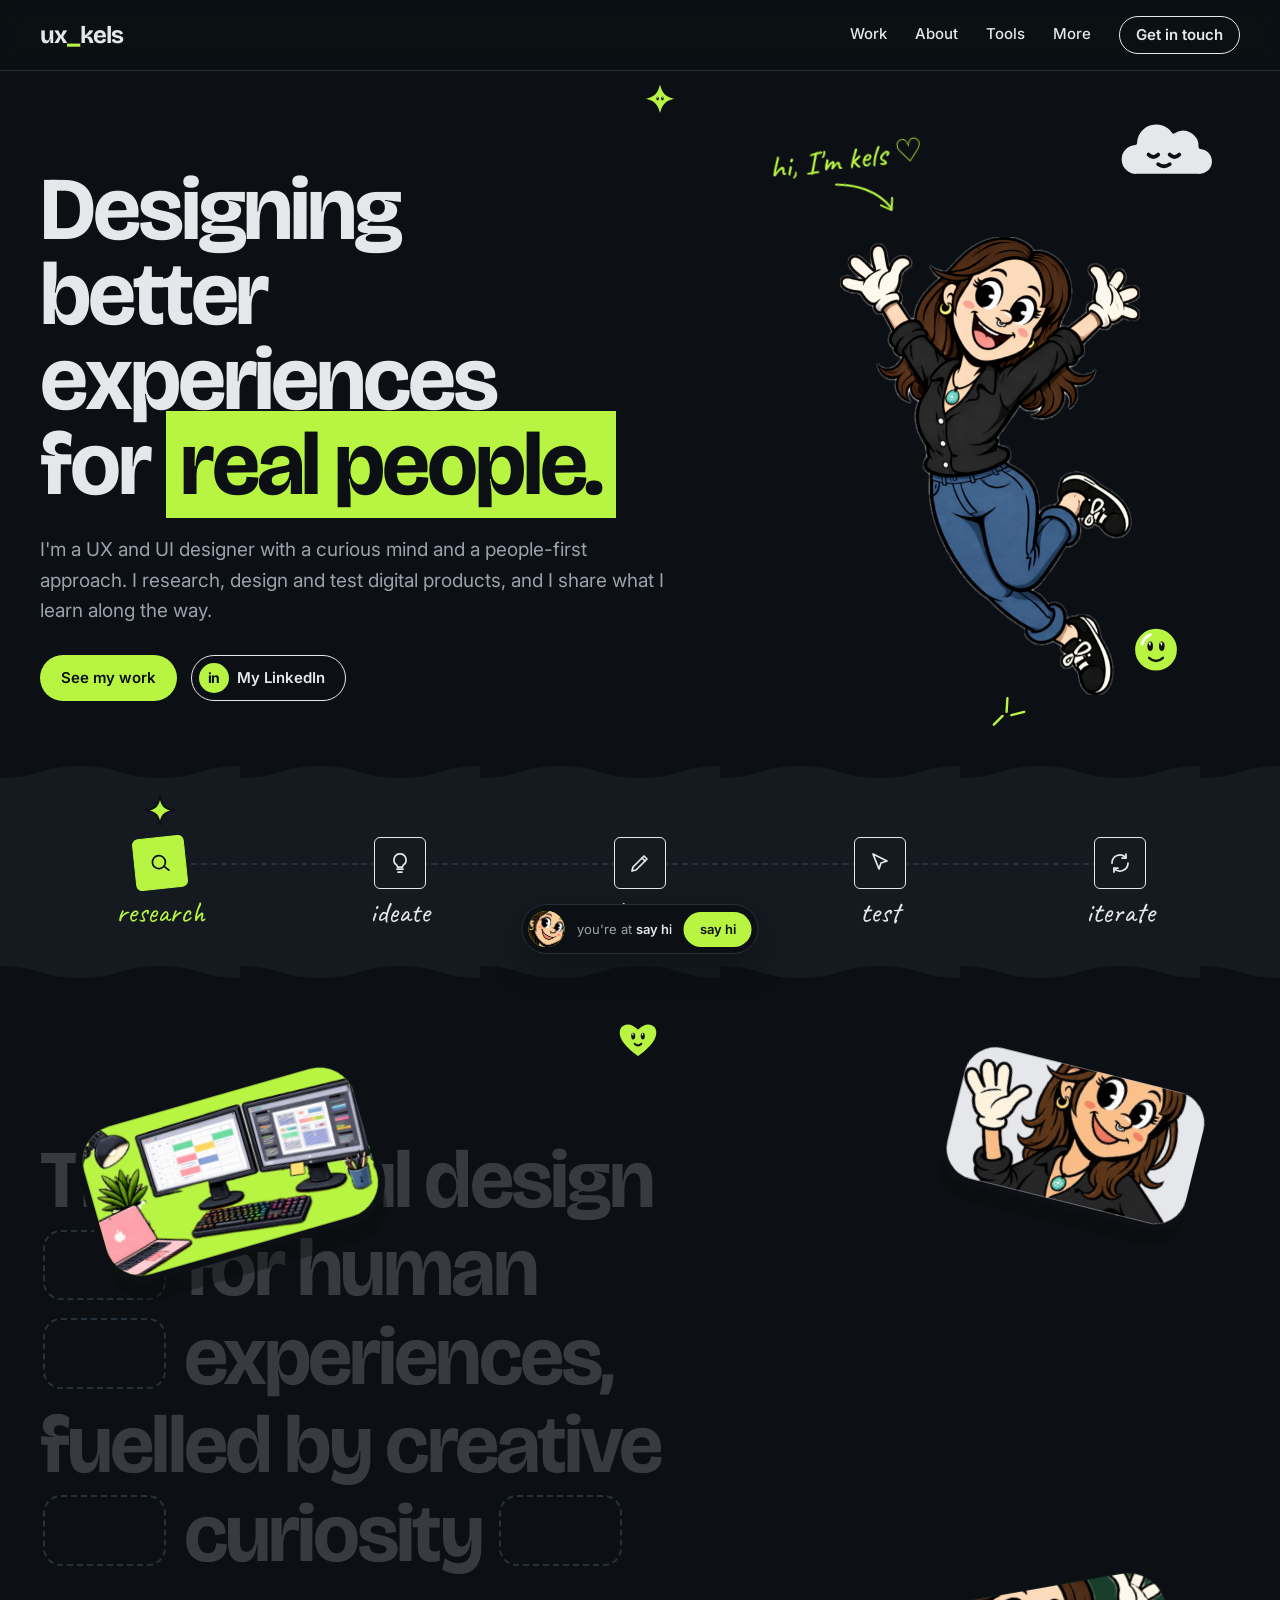
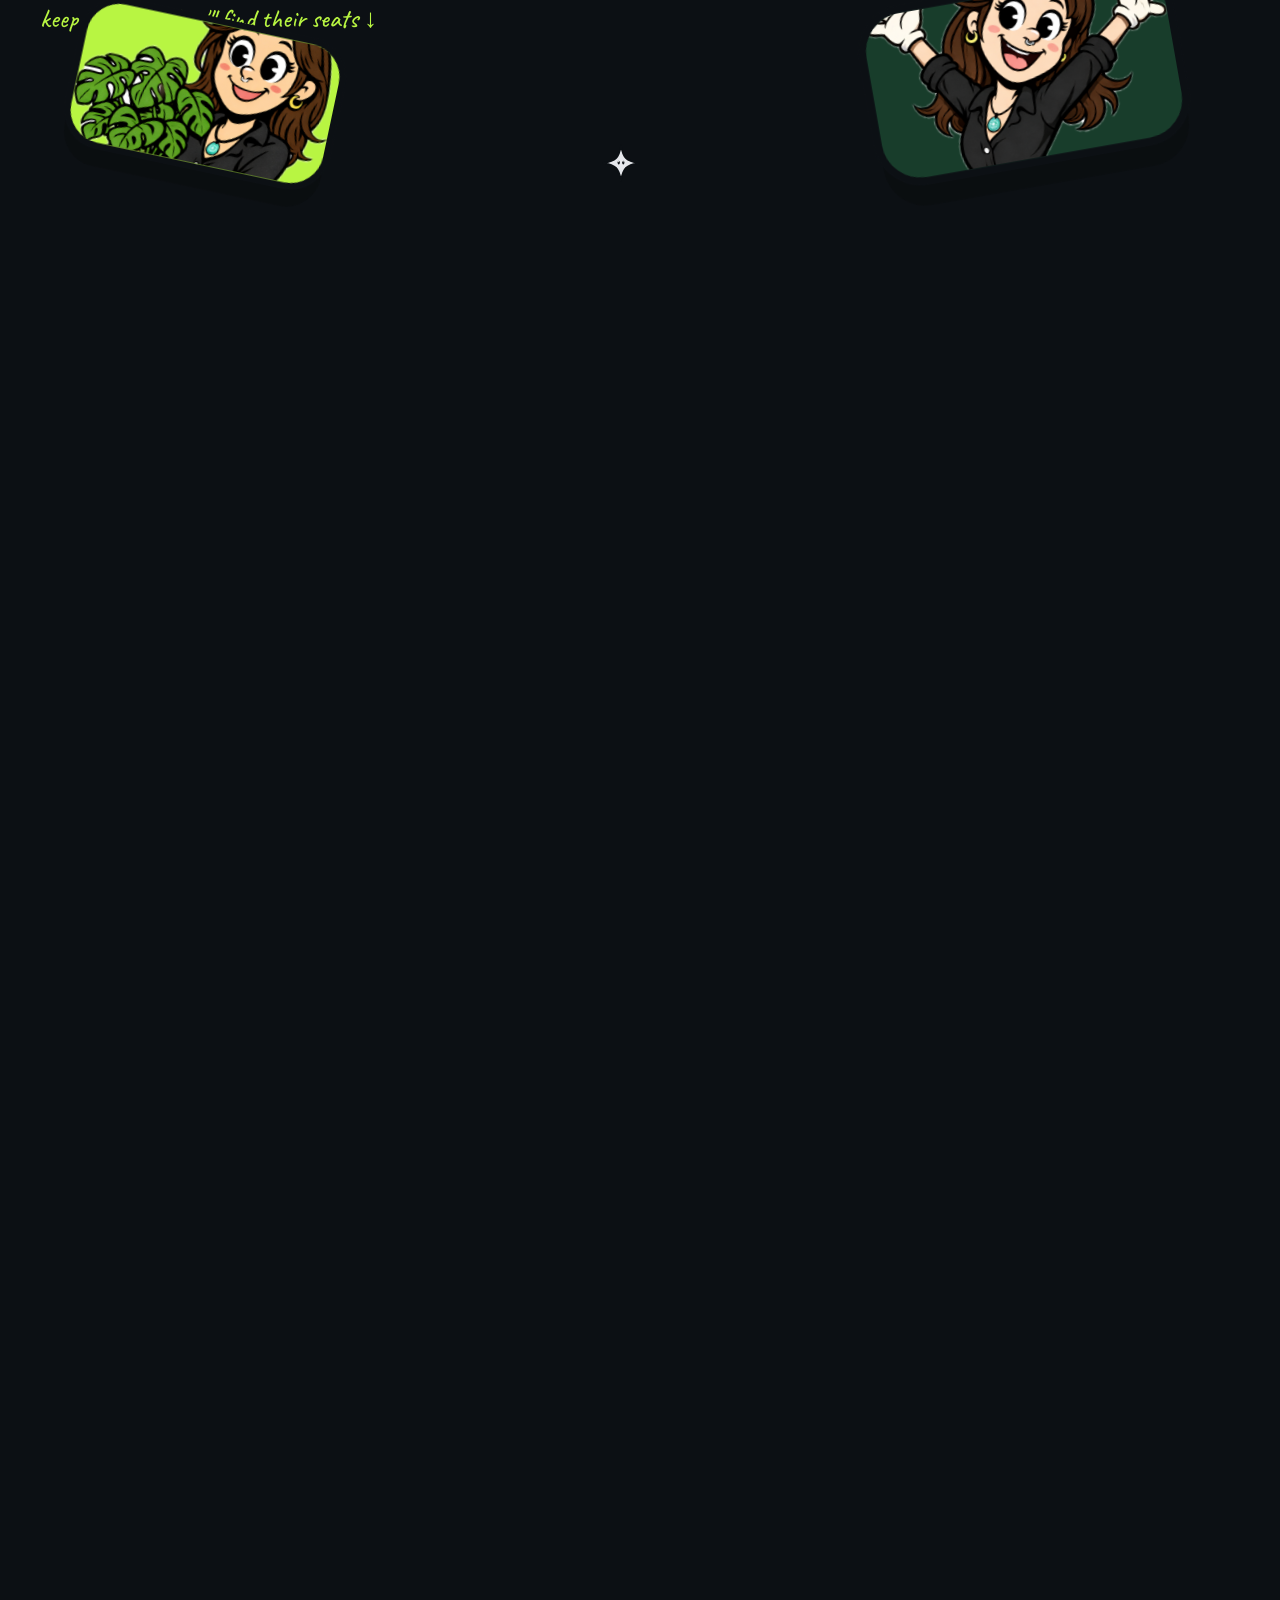
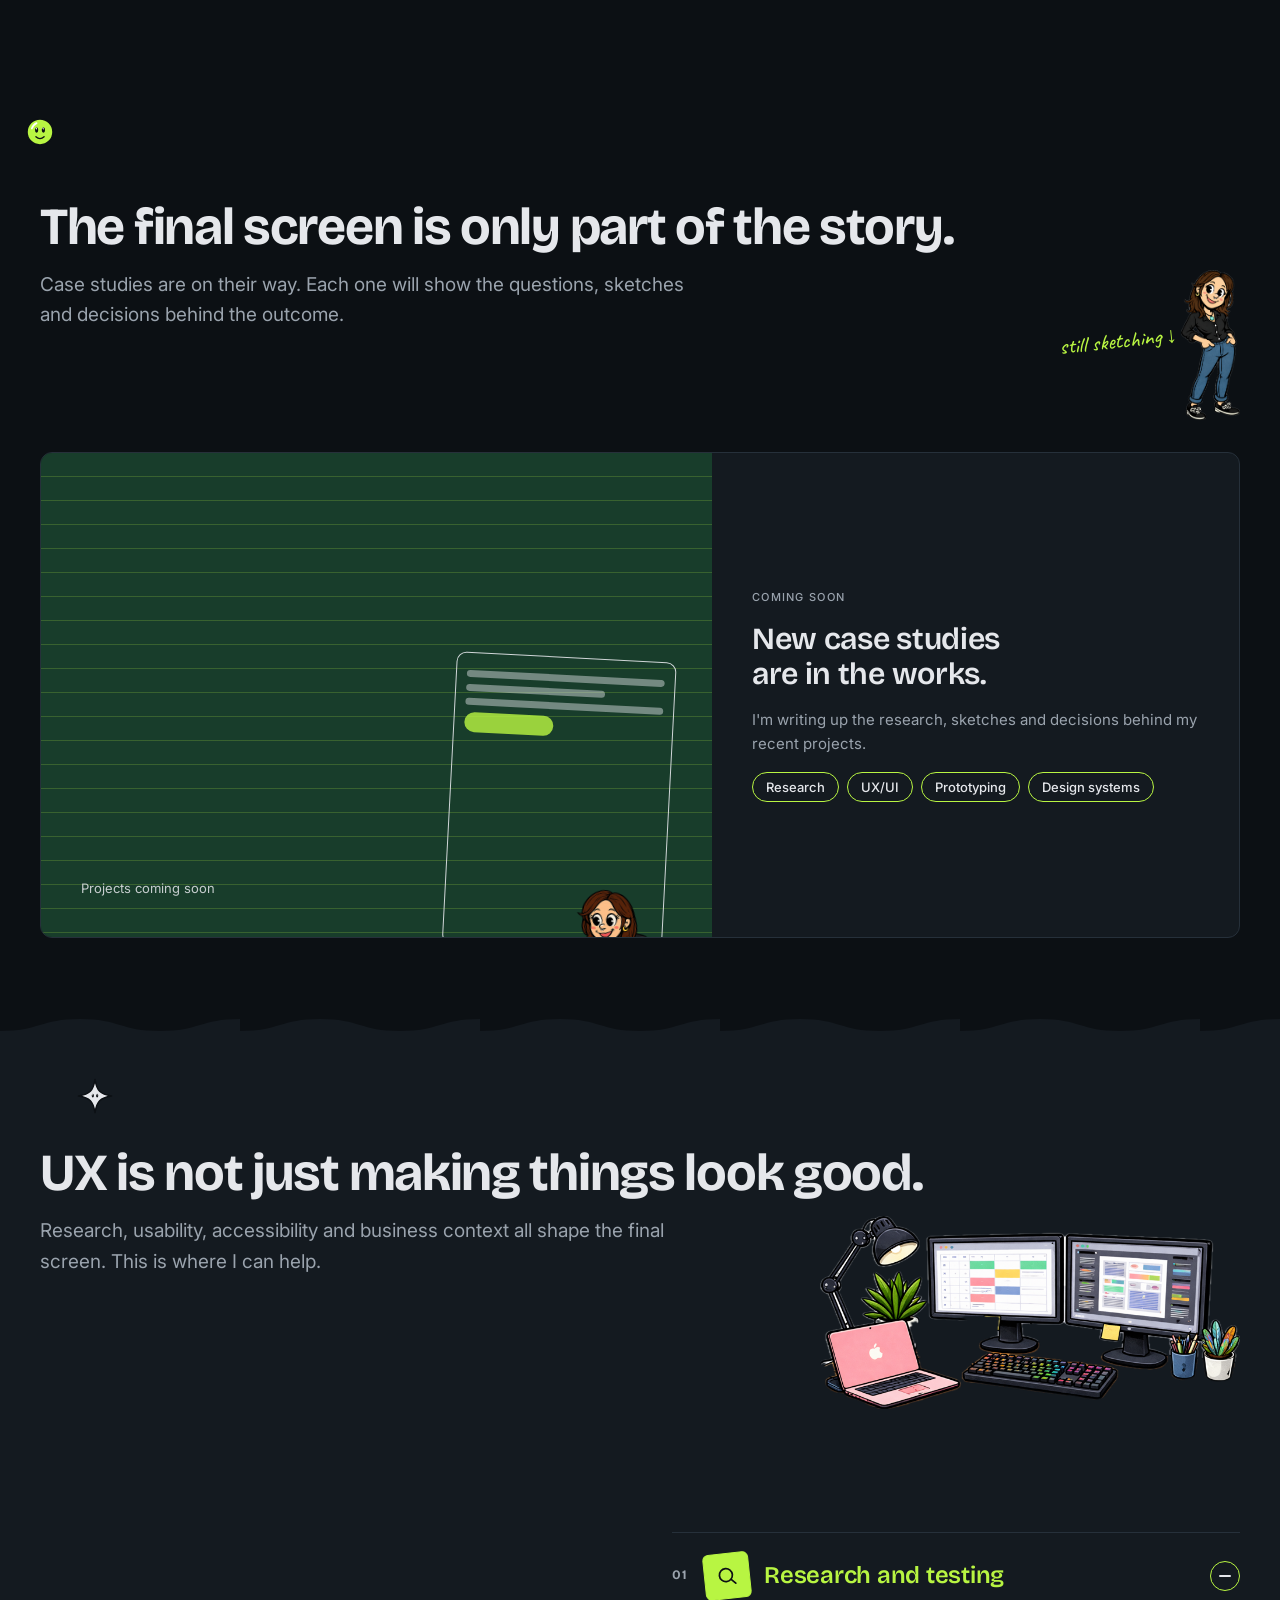
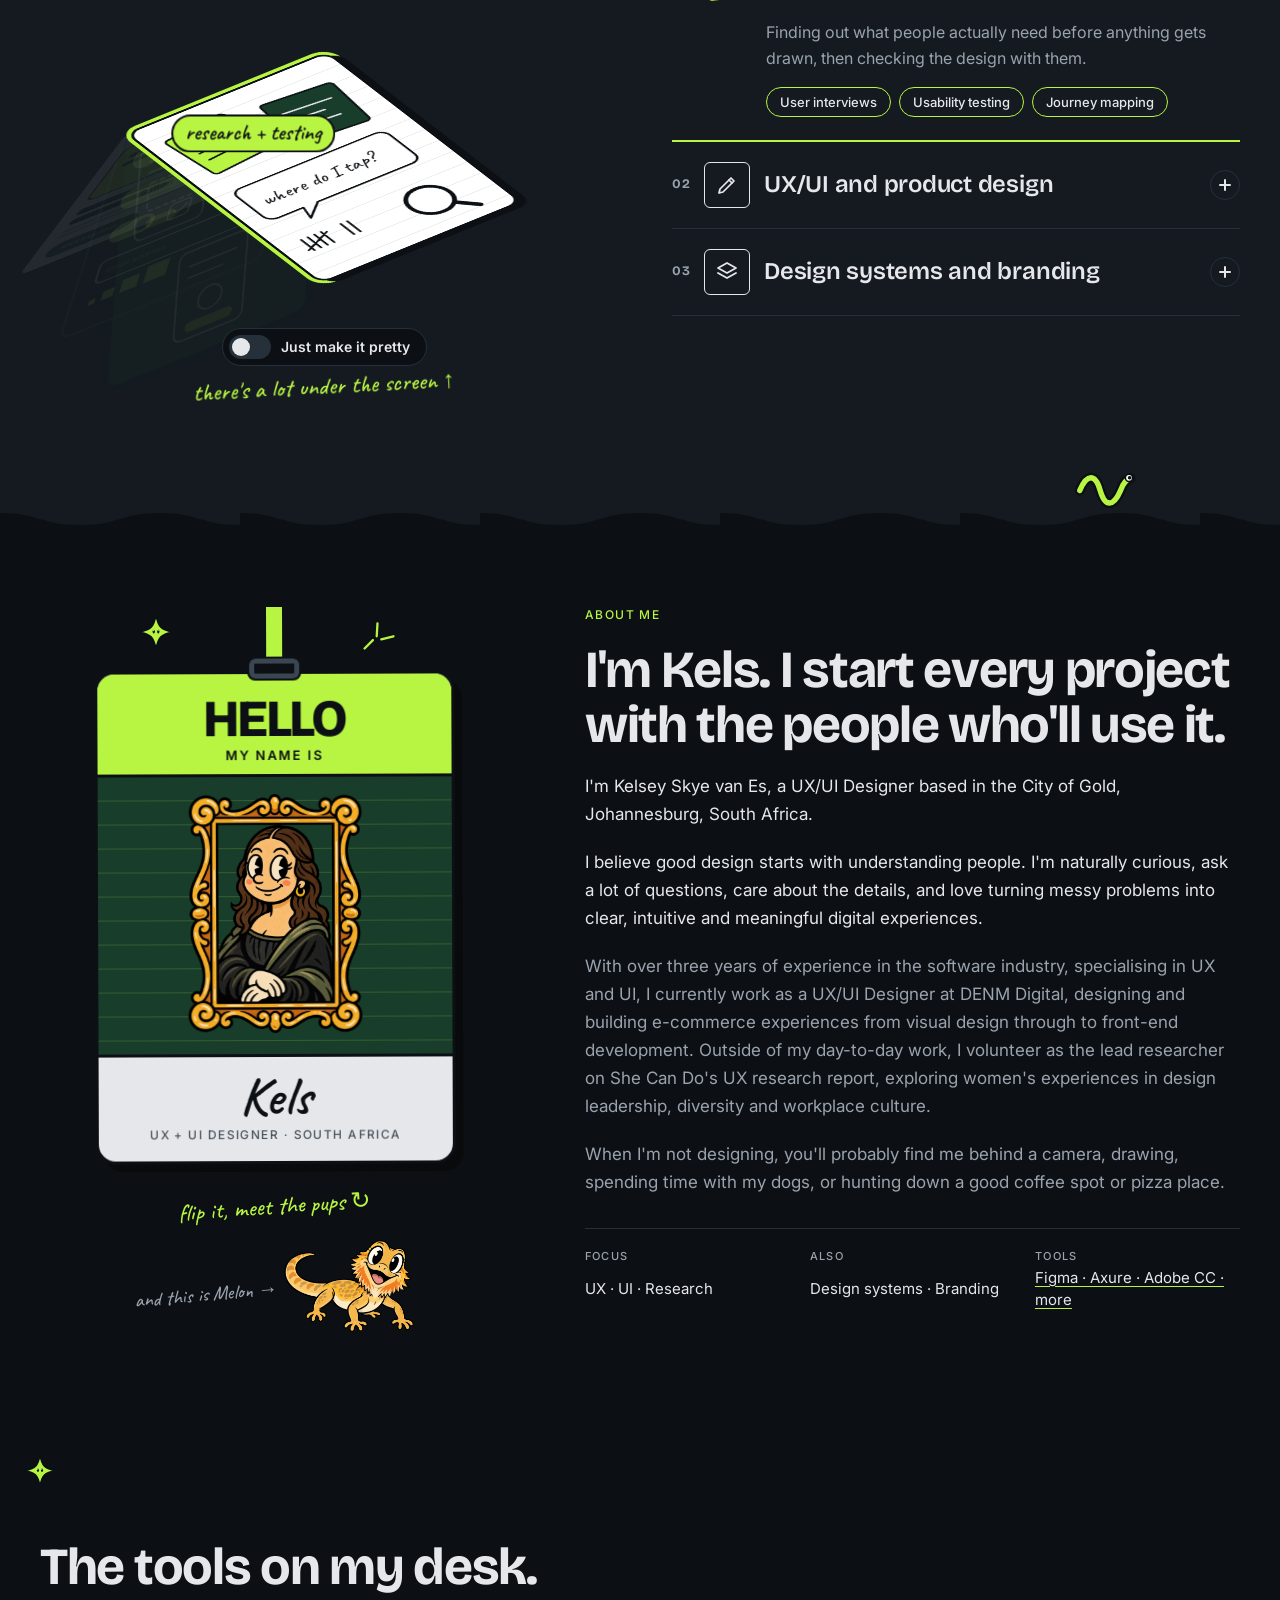
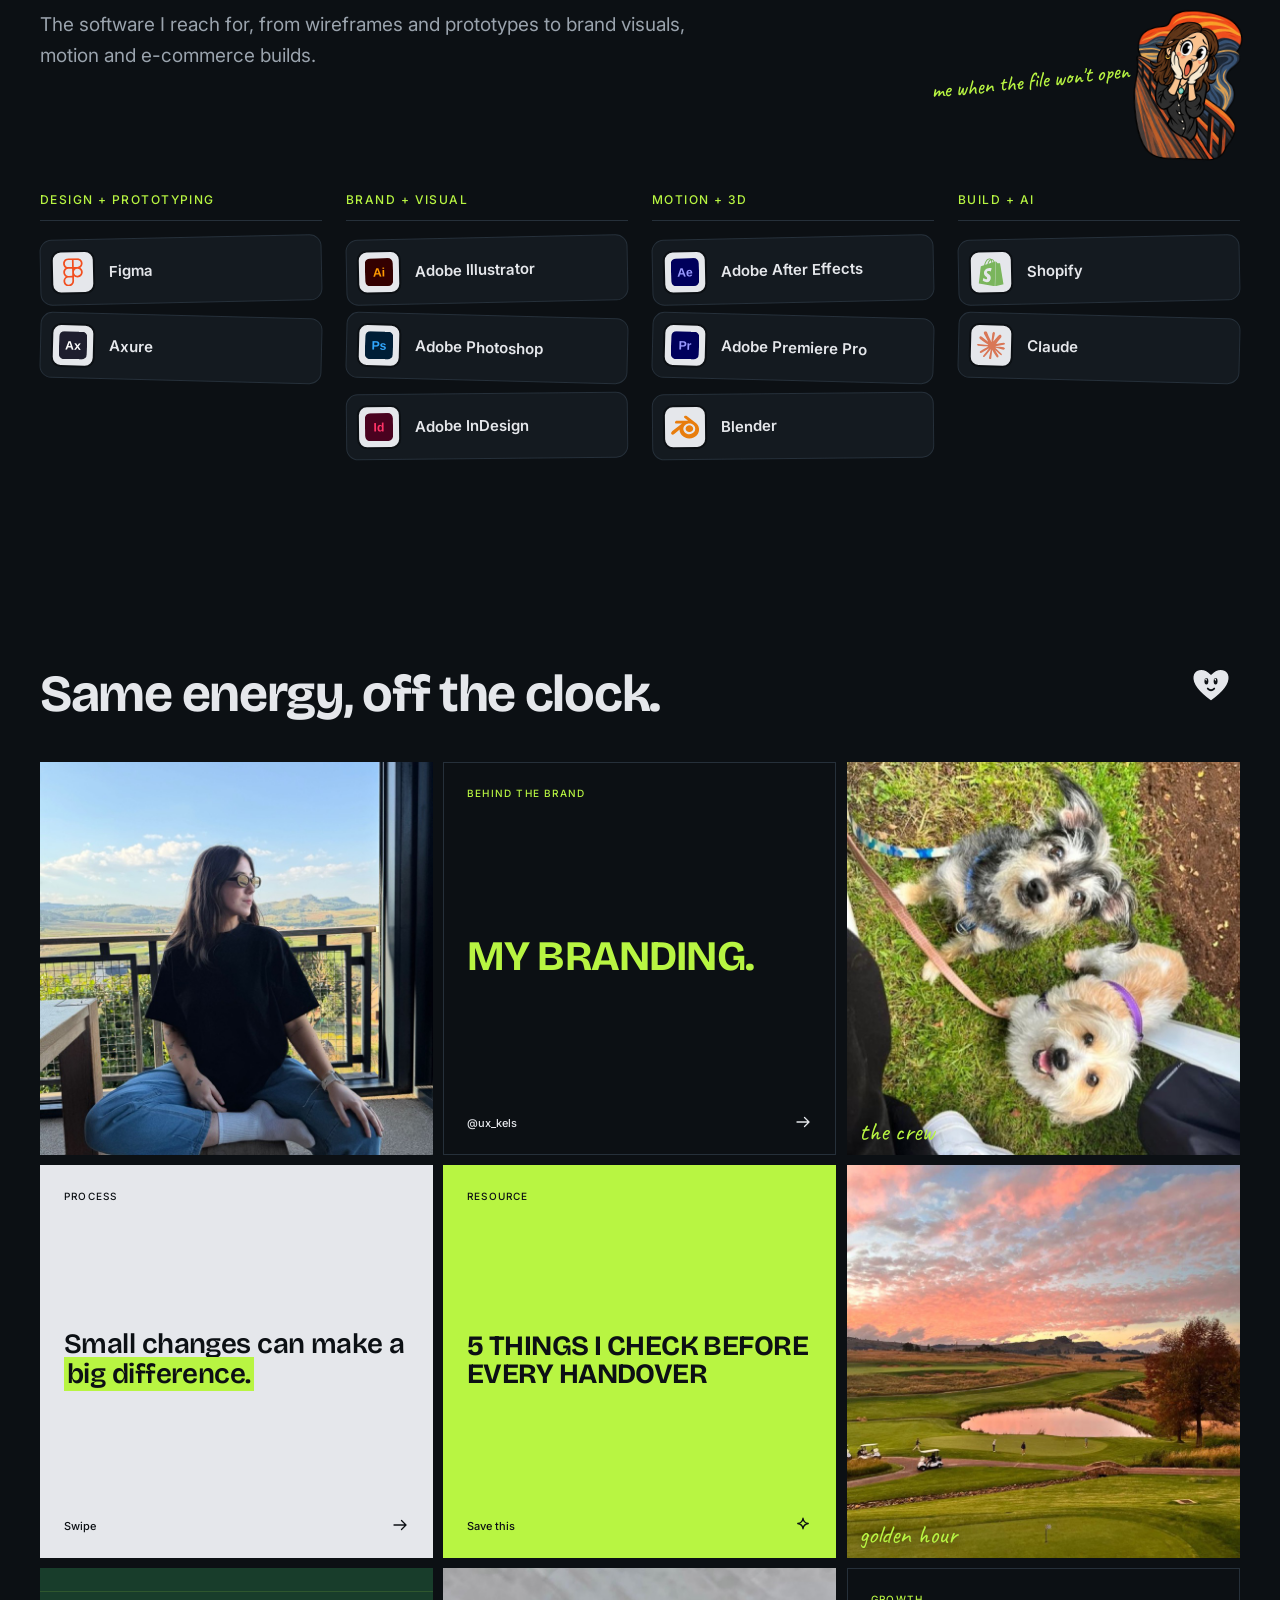
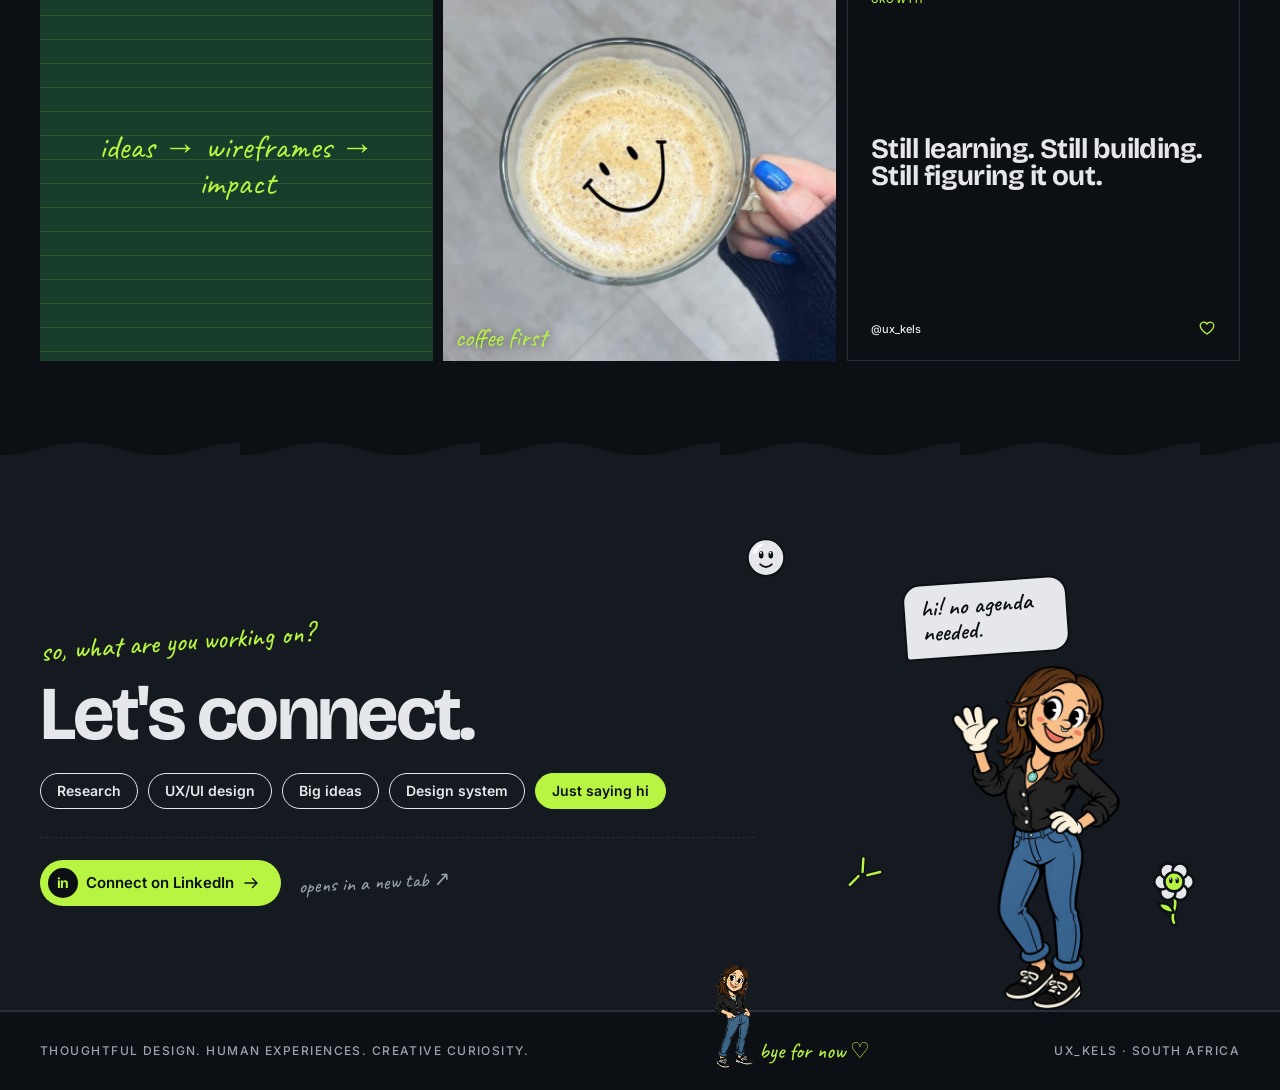
==== ux_kels-site/index.html @ 7af00f5d "Add files via upload" ====
<!doctype html>
<html lang="en-ZA">
<head>
<meta charset="utf-8">
<meta name="viewport" content="width=device-width, initial-scale=1, viewport-fit=cover">
<title>ux_kels portfolio</title>
<meta name="claude:viewport-fit-sides" content="cover">
<meta name="description" content="Kelsey Skye van Es (Kels), a UX and UI designer in South Africa. Thoughtful design. Human experiences. Creative curiosity.">
<link rel="preconnect" href="https://fonts.googleapis.com">
<link rel="preconnect" href="https://fonts.gstatic.com" crossorigin>
<link rel="stylesheet" href="https://fonts.googleapis.com/css2?family=Bricolage+Grotesque:opsz,wght@12..96,500..700&family=Inter:wght@400;500;600&family=Caveat:wght@500;600&display=swap">
<link rel="stylesheet" href="styles.css">
</head>
<body>

<svg width="0" height="0" style="position:absolute" aria-hidden="true">
  <symbol id="i-search" viewBox="0 0 24 24"><circle cx="11" cy="11" r="6.5"/><path d="m20 20-4.2-4.2"/></symbol>
  <symbol id="i-bulb" viewBox="0 0 24 24"><path d="M9 18h6M10 21h4M12 3a6 6 0 0 0-3.5 10.9c.6.5 1 1.2 1 2V16h5v-.1c0-.8.4-1.5 1-2A6 6 0 0 0 12 3Z"/></symbol>
  <symbol id="i-pen" viewBox="0 0 24 24"><path d="M4 20l1-4L16 5l3 3L8 19l-4 1Z"/><path d="m14 7 3 3"/></symbol>
  <symbol id="i-cursor" viewBox="0 0 24 24"><path d="M5 3l14 7-6 2-2 6L5 3Z"/></symbol>
  <symbol id="i-loop" viewBox="0 0 24 24"><path d="M20 12a8 8 0 0 1-14 5.3M4 12a8 8 0 0 1 14-5.3"/><path d="M18 3v4h-4M6 21v-4h4"/></symbol>
  <symbol id="i-arrow" viewBox="0 0 24 24"><path d="M4 12h15M14 6l6 6-6 6"/></symbol>
  <symbol id="i-heart" viewBox="0 0 24 24"><path d="M12 20s-7-4.4-8.6-9A4.6 4.6 0 0 1 12 7a4.6 4.6 0 0 1 8.6 4c-1.6 4.6-8.6 9-8.6 9Z"/></symbol>
  <symbol id="i-sparkle" viewBox="0 0 24 24"><path d="M12 3c.6 4.4 2.6 6.4 7 7-4.4.6-6.4 2.6-7 7-.6-4.4-2.6-6.4-7-7 4.4-.6 6.4-2.6 7-7Z"/></symbol>
  <symbol id="i-layers" viewBox="0 0 24 24"><path d="m12 3 9 5-9 5-9-5 9-5Z"/><path d="m3 13 9 5 9-5"/></symbol>
  <symbol id="i-moon" viewBox="0 0 24 24"><path d="M20 14.5A8 8 0 0 1 9.5 4 8 8 0 1 0 20 14.5Z"/></symbol>
  <symbol id="i-sun" viewBox="0 0 24 24"><circle cx="12" cy="12" r="4"/><path d="M12 2v2M12 20v2M2 12h2M20 12h2M4.9 4.9l1.4 1.4M17.7 17.7l1.4 1.4M4.9 19.1l1.4-1.4M17.7 6.3l1.4-1.4"/></symbol>
</svg>

<header class="site-header">
  <nav class="wrap nav" aria-label="Main">
    <a class="wordmark" href="#top">ux<span>_</span>kels</a>
    <button class="burger" type="button" aria-label="Menu" aria-expanded="false" aria-controls="nav-links" data-burger><span class="burger__word" aria-hidden="true">menu</span><span class="burger__bars" aria-hidden="true"><i></i><i></i><i></i></span></button>
    <div class="nav__links" id="nav-links">
      <span class="hand nav__hint" aria-hidden="true">where to?</span>
      <a href="#work">Work</a>
      <a href="#about">About</a>
      <a href="#tools">Tools</a>
      <a href="#more">More</a>
      <a class="btn btn--secondary" href="#contact">Get in touch</a>
    </div>
  </nav>
</header>

<main id="top">

<!-- Hero -->
<section class="wrap hero">
  <span class="rh" data-rh="star" style="--x:50%;--y:6px;--s:40px;--xs:82%" data-depth=".3"></span>
  <span class="rh rh--sm-hide" data-rh="cloud" style="--x:88%;--y:4%;--s:96px;--f:var(--off-white)" data-depth=".15"></span>
  <span class="rh" data-rh="ball" style="--x:89%;--y:76%;--s:58px" data-depth=".4"></span>
  <span class="rh rh--sm-hide" data-rh="spark" style="--x:78%;--y:86%;--s:40px" data-depth=".25"></span>
  <div class="hero__text">
    <h1 class="display">Designing better experiences for <mark class="hl">real people.</mark></h1>
    <p class="lead">I'm a UX and UI designer with a curious mind and a people-first approach. I research, design and test digital products, and I share what I learn along the way.</p>
    <div class="hero__ctas">
      <a class="btn btn--primary" href="#work">See my work</a>
      <a class="btn btn--secondary btn--badge" href="https://www.linkedin.com/in/kelsey-skye-van-es-434a76207/" target="_blank" rel="noopener"><span class="btn__in" aria-hidden="true">in</span>My LinkedIn</a>
    </div>
  </div>
  <div class="hero__photo">
    <img class="hero__toon drag-toon" src="img/toon-jump.png" width="472" height="720" alt="Cartoon of me jumping with both arms in the air.">
    <span class="hand hero__note" aria-hidden="true">hi, I'm kels ♡
      <svg viewBox="0 0 70 46"><path d="M4 6c18 2 40 10 52 30"/><path d="M46 32l10 6 2-12"/></svg>
    </span>
  </div>
</section>

<!-- Process -->
<section class="band-raised wavy wavy--both" aria-label="How I work" data-where="how I work">
  <div class="wrap process">
    <span class="process__face process__star" aria-hidden="true"><svg viewBox="0 0 100 100"><path d="M50 4C55 36 64 45 96 50 64 55 55 64 50 96 45 64 36 55 4 50 36 45 45 36 50 4Z"/></svg></span>
    <div class="process__step"><span class="process__box"><svg class="icon"><use href="#i-search"/></svg></span><span class="process__label">research</span></div>
    <svg class="icon process__arrow" aria-hidden="true"><use href="#i-arrow"/></svg>
    <div class="process__step"><span class="process__box"><svg class="icon"><use href="#i-bulb"/></svg></span><span class="process__label">ideate</span></div>
    <svg class="icon process__arrow" aria-hidden="true"><use href="#i-arrow"/></svg>
    <div class="process__step"><span class="process__box"><svg class="icon"><use href="#i-pen"/></svg></span><span class="process__label">design</span></div>
    <svg class="icon process__arrow" aria-hidden="true"><use href="#i-arrow"/></svg>
    <div class="process__step"><span class="process__box"><svg class="icon"><use href="#i-cursor"/></svg></span><span class="process__label">test</span></div>
    <svg class="icon process__arrow" aria-hidden="true"><use href="#i-arrow"/></svg>
    <div class="process__step"><span class="process__box"><svg class="icon"><use href="#i-loop"/></svg></span><span class="process__label">iterate</span></div>
  </div>
</section>

<!-- Statement: the cartoon stickers fly into their slots as you scroll -->
<section class="say" aria-label="What I'm about" data-where="the big idea">
  <div class="say__pin">
    <span class="rh" data-rh="heart" style="--x:48%;--y:9%;--s:48px;--ys:14%" data-depth=".2"></span>
    <span class="rh rh--sm-hide" data-rh="star" style="--x:47%;--y:90%;--s:38px;--f:var(--off-white)" data-depth=".3"></span>
    <div class="wrap">
      <p class="say__text">Thoughtful design <span class="slot slot--lime"><img src="img/toon-desk.png" alt=""></span> for human <span class="slot slot--paper"><img src="img/toon-wave.png?v=2" alt=""></span> experiences, fuelled by creative <span class="slot slot--forest"><img src="img/toon-jump.png" alt=""></span> curiosity <span class="slot slot--lime"><img src="img/toon-plant.png" alt=""></span></p>
      <span class="hand say__hint" aria-hidden="true">keep scrolling, they'll find their seats ↓</span>
    </div>
  </div>
</section>

<!-- Work: case studies coming soon. The full projects deck is saved in templates/projects-deck.html. -->
<section id="work" class="wrap section" data-where="the work">
  <div class="squiggle" aria-hidden="true"><svg class="squiggle__line" viewBox="0 0 1200 60" preserveAspectRatio="none"><path pathLength="1"/></svg><span class="rh squiggle__rider" data-rh="ball" style="--s:34px;--f:var(--lime)"></span></div>
  <div class="section-head">
    <h2 class="h1">The final screen is only part of the story.</h2>
    <div>
      <p class="lead">Case studies are on their way. Each one will show the questions, sketches and decisions behind the outcome.</p>
    </div>
    <div class="peek"><span class="hand" aria-hidden="true">still sketching ↓</span><img class="toon" src="img/toon-stand.png" width="282" height="720" alt="Cartoon of me standing with my hands in my pockets, smiling."></div>
  </div>
  <div class="soon">
    <div class="case">
      <div class="case__cover case__cover--forest">
        <img class="case__toon" src="img/toon-laptop.png?v=2" alt="" aria-hidden="true">
        <span class="case__ph">Projects coming soon</span>
        <div class="sketch" aria-hidden="true"><i></i><i></i><i></i><i></i><i></i></div>
      </div>
      <div class="case__body">
        <span class="case__meta">Coming soon</span>
        <h3 class="case__title">New case studies are in the works.</h3>
        <p class="case__summary">I'm writing up the research, sketches and decisions behind my recent projects.</p>
        <ul class="tags"><li class="tag">Research</li><li class="tag">UX/UI</li><li class="tag">Prototyping</li><li class="tag">Design systems</li></ul>
      </div>
    </div>
  </div>
</section>

<!-- What I do: the finished screen is only the top layer. Pick a service and the layers above it flip back. -->
<section class="band-raised wavy wavy--both do" aria-labelledby="do-title" data-where="what I do">
  <span class="rh" data-rh="worm" style="--x:84%;--y:calc(100% - 72px);--s:60px;--ys:calc(100% - 56px)" data-depth=".18"></span>
  <span class="rh rh--sm-hide" data-rh="star" style="--x:6%;--y:14px;--s:36px;--f:var(--off-white)" data-depth=".35"></span>
  <div class="wrap section">
    <div class="do-head">
      <h2 class="h1" id="do-title">UX is not just making things look good.</h2>
      <div class="do-head__text">
        <p class="lead">Research, usability, accessibility and business context all shape the final screen. This is where I can help.</p>
      </div>
      <img class="toon toon--desk" src="img/toon-desk.png" width="720" height="330" alt="Cartoon of my desk: a pink laptop, two monitors with wireframes, a rainbow keyboard, coffee and plants.">
    </div>

    <div class="layers" data-layers>
      <div class="layers__stage">
        <div class="stack" aria-hidden="true">
          <div class="layer layer--research" style="--k:0" data-layer="research">
            <svg viewBox="0 0 300 400">
              <g stroke="#0c1014" stroke-width="3" stroke-linejoin="round" stroke-linecap="round">
                <g transform="rotate(-6 76 82)"><rect x="28" y="34" width="96" height="96" rx="6" fill="#b8f542"/><path d="M44 64h60M44 82h44M44 100h54" fill="none"/></g>
                <g transform="rotate(5 212 96)"><rect x="160" y="48" width="104" height="96" rx="6" fill="#183d2b"/><path d="M176 78h70M176 96h50M176 114h62" stroke="#e5e7eb" fill="none"/></g>
                <path d="M40 176h204a14 14 0 0 1 14 14v52a14 14 0 0 1-14 14H100l-28 24 6-24H40a14 14 0 0 1-14-14v-52a14 14 0 0 1 14-14Z" fill="#fff"/>
                <circle cx="214" cy="334" r="30" fill="#fff" stroke-width="6"/><path d="m236 356 22 22" stroke-width="8"/>
                <path d="M34 312v28M44 312v28M54 312v28M64 312v28M28 336l42-20M94 312v28M104 312v28" fill="none"/>
              </g>
              <text x="44" y="226" font-family="Caveat, cursive" font-size="32" fill="#0c1014">where do I tap?</text>
            </svg>
            <span class="layer__tag">research + testing</span>
          </div>
          <div class="layer layer--flow" style="--k:1" data-layer="design">
            <svg viewBox="0 0 300 400">
              <g stroke="#e5e7eb" stroke-width="3" fill="none" stroke-linecap="round" stroke-linejoin="round">
                <rect x="24" y="34" width="104" height="146" rx="12"/><path d="M40 58h72M40 76h48"/><rect x="40" y="94" width="72" height="44" rx="6" stroke-dasharray="6 6"/>
                <rect x="172" y="34" width="104" height="146" rx="12"/><path d="M188 58h60M188 76h72M188 94h40"/><rect x="188" y="112" width="72" height="44" rx="6" stroke-dasharray="6 6"/>
                <rect x="98" y="232" width="104" height="140" rx="12"/><path d="M114 256h72M114 274h52"/><circle cx="150" cy="318" r="18"/>
              </g>
              <g fill="#b8f542"><rect x="40" y="150" width="46" height="16" rx="8"/><rect x="114" y="346" width="72" height="16" rx="8"/></g>
              <g stroke="#b8f542" stroke-width="4" fill="none" stroke-linecap="round" stroke-linejoin="round">
                <path d="M132 106c12-10 24-10 34 0"/><path d="m156 98 10 8-10 6"/>
                <path d="M226 186c4 26-6 40-20 52"/><path d="m200 228 6 10 12-4"/>
              </g>
            </svg>
            <span class="layer__tag">flows + wireframes</span>
          </div>
          <div class="layer layer--system" style="--k:2" data-layer="system">
            <svg viewBox="0 0 300 400">
              <g stroke="#e5e7eb" stroke-width="3" stroke-linecap="round" stroke-linejoin="round">
                <circle cx="52" cy="64" r="24" fill="#b8f542"/><circle cx="112" cy="64" r="24" fill="#183d2b"/><circle cx="172" cy="64" r="24" fill="#e5e7eb"/>
                <rect x="28" y="128" width="116" height="40" rx="20" fill="#b8f542" stroke="none"/><rect x="156" y="128" width="116" height="40" rx="20" fill="none"/>
                <rect x="28" y="198" width="68" height="36" rx="18" fill="#b8f542" stroke="none"/><circle cx="78" cy="216" r="12" fill="#0c1014" stroke="none"/>
                <rect x="118" y="200" width="32" height="32" rx="6" fill="none"/><path d="m126 216 6 6 12-12" fill="none" stroke="#b8f542" stroke-width="4"/>
                <rect x="28" y="266" width="244" height="44" rx="10" fill="none"/>
                <rect x="28" y="342" width="10" height="10" fill="#b8f542" stroke="none"/><rect x="48" y="334" width="18" height="18" fill="#b8f542" stroke="none"/><rect x="76" y="326" width="26" height="26" fill="#b8f542" stroke="none"/><rect x="112" y="318" width="34" height="34" fill="#b8f542" stroke="none"/>
              </g>
              <text x="208" y="82" font-family="Bricolage Grotesque, sans-serif" font-weight="700" font-size="46" fill="#e5e7eb">Aa</text>
              <g font-family="Inter, sans-serif" font-weight="600" font-size="15"><text x="58" y="153" fill="#0c1014">Button</text><text x="186" y="153" fill="#e5e7eb">Button</text></g>
              <text x="42" y="294" font-family="Inter, sans-serif" font-size="14" fill="#9aa3ad">Email address</text>
            </svg>
            <span class="layer__tag">components + tokens</span>
          </div>
          <div class="layer layer--screen" style="--k:3" data-layer="screen">
            <svg viewBox="0 0 300 400">
              <text x="24" y="40" font-family="Bricolage Grotesque, sans-serif" font-weight="700" font-size="20" fill="#0c1014">ux<tspan fill="#183d2b">_</tspan>kels</text>
              <g fill="#0c1014"><rect x="214" y="28" width="62" height="5" rx="2.5"/><rect x="234" y="38" width="42" height="5" rx="2.5"/></g>
              <rect x="24" y="60" width="252" height="150" rx="14" fill="#b8f542" stroke="#0c1014" stroke-width="3"/>
              <image href="img/toon-jump.png" x="168" y="66" width="94" height="143"/>
              <g fill="#0c1014"><rect x="44" y="90" width="96" height="14" rx="7"/><rect x="44" y="114" width="70" height="14" rx="7"/></g>
              <rect x="24" y="234" width="210" height="18" rx="9" fill="#0c1014"/><rect x="24" y="262" width="150" height="18" rx="9" fill="#0c1014"/>
              <g fill="#9aa3ad"><rect x="24" y="294" width="230" height="7" rx="3.5"/><rect x="24" y="308" width="190" height="7" rx="3.5"/></g>
              <rect x="24" y="336" width="138" height="42" rx="21" fill="#183d2b"/>
              <text x="48" y="362" font-family="Inter, sans-serif" font-weight="600" font-size="15" fill="#e5e7eb">Get started</text>
            </svg>
            <span class="layer__tag">the bit everyone sees</span>
          </div>
        </div>
        <div class="layers__ctrl">
          <button class="pretty" type="button" role="switch" aria-checked="false" data-pretty>
            <span class="pretty__track" aria-hidden="true"><span class="pretty__knob"></span></span>
            Just make it pretty
          </button>
          <p class="hand layers__note" data-pretty-note aria-live="polite">there's a lot under the screen ↑</p>
        </div>
      </div>

      <div class="do-list">
        <div class="do-item is-open" data-layer="research">
          <h3 class="do-item__head"><button class="do-item__btn" type="button" id="do-research-btn" aria-expanded="true" aria-controls="do-research">
            <span class="do-item__no">01</span><span class="do-item__icon"><svg class="icon"><use href="#i-search"/></svg></span><span class="do-item__title">Research and testing</span><span class="do-item__plus" aria-hidden="true"></span>
          </button></h3>
          <div class="do-item__body" id="do-research" role="region" aria-labelledby="do-research-btn"><div class="do-item__inner">
            <p>Finding out what people actually need before anything gets drawn, then checking the design with them.</p>
            <ul class="tags"><li class="tag">User interviews</li><li class="tag">Usability testing</li><li class="tag">Journey mapping</li></ul>
          </div></div>
          <span class="do-item__timer" aria-hidden="true"></span>
        </div>
        <div class="do-item" data-layer="design">
          <h3 class="do-item__head"><button class="do-item__btn" type="button" id="do-design-btn" aria-expanded="false" aria-controls="do-design">
            <span class="do-item__no">02</span><span class="do-item__icon"><svg class="icon"><use href="#i-pen"/></svg></span><span class="do-item__title">UX/UI and product design</span><span class="do-item__plus" aria-hidden="true"></span>
          </button></h3>
          <div class="do-item__body" id="do-design" role="region" aria-labelledby="do-design-btn"><div class="do-item__inner">
            <p>Turning messy problems into clear flows, wireframes and interfaces that are easy to use and good to look at.</p>
            <ul class="tags"><li class="tag">Flows and wireframes</li><li class="tag">Interface design</li><li class="tag">Prototyping</li></ul>
          </div></div>
          <span class="do-item__timer" aria-hidden="true"></span>
        </div>
        <div class="do-item" data-layer="system">
          <h3 class="do-item__head"><button class="do-item__btn" type="button" id="do-system-btn" aria-expanded="false" aria-controls="do-system">
            <span class="do-item__no">03</span><span class="do-item__icon"><svg class="icon"><use href="#i-layers"/></svg></span><span class="do-item__title">Design systems and branding</span><span class="do-item__plus" aria-hidden="true"></span>
          </button></h3>
          <div class="do-item__body" id="do-system" role="region" aria-labelledby="do-system-btn"><div class="do-item__inner">
            <p>Building the shared pieces that keep a product consistent, accessible and quicker to design and build.</p>
            <ul class="tags"><li class="tag">Components and tokens</li><li class="tag">Accessibility</li><li class="tag">Visual identity</li></ul>
          </div></div>
          <span class="do-item__timer" aria-hidden="true"></span>
        </div>
      </div>
    </div>
  </div>
</section>

<!-- About -->
<section id="about" class="wrap section" aria-labelledby="about-title" data-where="about me">
  <div class="about">
    <div class="about__badge">
      <span class="badge__string" aria-hidden="true"></span>
      <span class="rh" data-rh="star" style="--x:12%;--y:6px;--s:38px"></span>
      <span class="rh" data-rh="spark" style="--x:74%;--y:8px;--s:38px"></span>
      <div class="badge" data-badge>
        <span class="badge__clip" aria-hidden="true"></span>
        <div class="badge__side badge__side--front">
          <div class="badge__top"><span class="badge__hello">Hello</span><span class="badge__my">my name is</span></div>
          <div class="badge__art">
            <img class="toon about__toon" src="img/toon-portrait.png" width="524" height="720" alt="Cartoon of me posed like the Mona Lisa in an ornate gold frame.">
          </div>
          <div class="badge__foot"><span class="badge__name">Kels</span><span class="badge__role">UX + UI designer · South Africa</span></div>
        </div>
        <div class="badge__side badge__side--back" aria-hidden="true">
          <div class="badge__top badge__top--back"><span class="badge__hello">Woof</span><span class="badge__my">meet the pups</span></div>
          <div class="badge__art badge__art--back">
            <img class="badge__dogs" src="img/toon-dogs.webp" width="618" height="640" alt="Cartoon of my two dogs: Kylie, a scruffy black-and-tan pup, and Kayc, a fluffy cream pup.">
          </div>
          <div class="badge__foot badge__foot--back">
            <span class="badge__pups"><span class="badge__pup">↑ Kylie</span><span class="badge__pup">Kayc ↑</span></span>
            <span class="badge__role">my two best pups</span>
          </div>
        </div>
      </div>
      <button class="hand about__note" type="button" aria-pressed="false" data-badge-flip>flip it, meet the pups ↻</button>
      <div class="melon"><span class="hand melon__note" aria-hidden="true">and this is Melon →</span><img class="melon__toon" src="img/toon-melon.png" width="508" height="360" alt="Cartoon of Melon smiling with her orange beard puffed out." tabindex="0"></div>
    </div>
    <div class="about__copy">
      <span class="label label--accent">About me</span>
      <h2 class="h1" id="about-title">I'm Kels. I start every project with the people who'll use it.</h2>
      <p>I'm Kelsey Skye van Es, a UX/UI Designer based in the City of Gold, Johannesburg, South Africa.</p>
      <p>I believe good design starts with understanding people. I'm naturally curious, ask a lot of questions, care about the details, and love turning messy problems into clear, intuitive and meaningful digital experiences.</p>
      <p class="muted">With over three years of experience in the software industry, specialising in UX and UI, I currently work as a UX/UI Designer at DENM Digital, designing and building e-commerce experiences from visual design through to front-end development. Outside of my day-to-day work, I volunteer as the lead researcher on She Can Do's UX research report, exploring women's experiences in design leadership, diversity and workplace culture.</p>
      <p class="muted">When I'm not designing, you'll probably find me behind a camera, drawing, spending time with my dogs, or hunting down a good coffee spot or pizza place.</p>
      <dl class="facts">
        <div><dt>Focus</dt><dd>UX · UI · Research</dd></div>
        <div><dt>Also</dt><dd>Design systems · Branding</dd></div>
        <div><dt>Tools</dt><dd><a href="#tools">Figma · Axure · Adobe CC · more</a></dd></div>
      </dl>
    </div>
  </div>
</section>

<!-- Tools -->
<section id="tools" class="wrap section" aria-labelledby="tools-title" data-where="my toolkit">
  <div class="squiggle" aria-hidden="true"><svg class="squiggle__line" viewBox="0 0 1200 60" preserveAspectRatio="none"><path pathLength="1"/></svg><span class="rh squiggle__rider" data-rh="star" style="--s:34px;--f:var(--lime)"></span></div>
  <div class="section-head">
    <h2 class="h1" id="tools-title">The tools on my desk.</h2>
    <div>
      <p class="lead">The software I reach for, from wireframes and prototypes to brand visuals, motion and e-commerce builds.</p>
    </div>
    <div class="peek tools__peek"><span class="hand" aria-hidden="true">me when the file won't open</span><img class="toon toon--portrait" src="img/toon-scream.png" width="508" height="720" alt="Cartoon of me as The Scream, hands on my cheeks, on a swirling orange and blue bridge."></div>
  </div>
  <div class="tools">
    <div class="tools__group">
      <h3 class="label label--accent">Design + prototyping</h3>
      <ul class="tools__list">
        <li class="tool"><span class="tool__logo"><img src="img/logos/figma.svg" width="28" height="28" alt=""></span><span class="tool__name">Figma</span></li>
        <li class="tool"><span class="tool__logo"><img src="img/logos/axure.svg" width="28" height="28" alt=""></span><span class="tool__name">Axure</span></li>
      </ul>
    </div>
    <div class="tools__group">
      <h3 class="label label--accent">Brand + visual</h3>
      <ul class="tools__list">
        <li class="tool"><span class="tool__logo"><img src="img/logos/illustrator.svg" width="28" height="28" alt=""></span><span class="tool__name">Adobe Illustrator</span></li>
        <li class="tool"><span class="tool__logo"><img src="img/logos/photoshop.svg" width="28" height="28" alt=""></span><span class="tool__name">Adobe Photoshop</span></li>
        <li class="tool"><span class="tool__logo"><img src="img/logos/indesign.svg" width="28" height="28" alt=""></span><span class="tool__name">Adobe InDesign</span></li>
      </ul>
    </div>
    <div class="tools__group">
      <h3 class="label label--accent">Motion + 3D</h3>
      <ul class="tools__list">
        <li class="tool"><span class="tool__logo"><img src="img/logos/aftereffects.svg" width="28" height="28" alt=""></span><span class="tool__name">Adobe After Effects</span></li>
        <li class="tool"><span class="tool__logo"><img src="img/logos/premierepro.svg" width="28" height="28" alt=""></span><span class="tool__name">Adobe Premiere Pro</span></li>
        <li class="tool"><span class="tool__logo"><img src="img/logos/blender.svg" width="28" height="28" alt=""></span><span class="tool__name">Blender</span></li>
      </ul>
    </div>
    <div class="tools__group">
      <h3 class="label label--accent">Build + AI</h3>
      <ul class="tools__list">
        <li class="tool"><span class="tool__logo"><img src="img/logos/shopify.svg" width="28" height="28" alt=""></span><span class="tool__name">Shopify</span></li>
        <li class="tool"><span class="tool__logo"><img src="img/logos/claude.svg" width="28" height="28" alt=""></span><span class="tool__name">Claude</span></li>
      </ul>
    </div>
  </div>
</section>

<!-- Off-screen -->
<section id="more" class="wrap section" aria-labelledby="off-title" data-where="off-screen">
  <div class="section-head">
    <h2 class="h1" id="off-title">Same energy, off the clock.</h2>
    <span class="rh" data-rh="heart" style="--x:calc(100% - 52px);--y:-6px;--s:46px;--f:var(--off-white)"></span>
  </div>
  <div class="grid9">
    <figure class="tile"><img src="img/off-sit.jpg" width="800" height="800" loading="lazy" alt="Kels in round sunglasses sitting cross-legged on a bench, looking out over green hills."></figure>
    <a href="post-my-branding.html" class="tile post post--dark">
      <span class="post__eyebrow" style="color:var(--lime)">Behind the brand</span>
      <p class="post__head">My branding.</p>
      <div class="post__foot"><span>@ux_kels</span><svg class="icon"><use href="#i-arrow"/></svg></div>
    </a>
    <figure class="tile"><img src="img/off-pups.jpg" width="800" height="800" loading="lazy" alt="Two scruffy little dogs on the grass looking up at the camera, one in a blue harness and one in a purple collar."><figcaption>the crew</figcaption></figure>
    <a href="post-small-changes.html" class="tile post post--light">
      <span class="post__eyebrow">Process</span>
      <p class="post__head">Small changes can make a <mark>big difference.</mark></p>
      <div class="post__foot"><span>Swipe</span><svg class="icon"><use href="#i-arrow"/></svg></div>
    </a>
    <a href="post-handover.html" class="tile post post--accent">
      <span class="post__eyebrow">Resource</span>
      <p class="post__head">5 things I check before every handover</p>
      <div class="post__foot"><span>Save this</span><svg class="icon"><use href="#i-sparkle"/></svg></div>
    </a>
    <figure class="tile"><img src="img/off-sunset.jpg" width="800" height="800" loading="lazy" alt="Pink sunset clouds over a golf course with a pond and rolling hills."><figcaption>golden hour</figcaption></figure>
    <a href="post-ideas-to-impact.html" class="tile post post--feature">ideas → wireframes → impact</a>
    <figure class="tile"><img src="img/off-coffee.jpg" width="800" height="800" loading="lazy" alt="A glass mug of frothy coffee with a smiley face drawn on the foam, held in a hand with blue nails."><figcaption>coffee first</figcaption></figure>
    <a href="post-still-learning.html" class="tile post post--dark">
      <span class="post__eyebrow" style="color:var(--lime)">Growth</span>
      <p class="post__head" style="font-size:clamp(16px,2.3vw,28px);text-transform:none;color:var(--off-white)">Still learning. Still building. Still figuring it out.</p>
      <div class="post__foot"><span>@ux_kels</span><svg class="icon" style="color:var(--lime)"><use href="#i-heart"/></svg></div>
    </a>
  </div>
</section>


<!-- Contact -->
<section id="contact" class="band-raised wavy" data-where="say hi">
  <span class="rh rh--sm-hide" data-rh="ball" style="--x:58%;--y:14%;--s:48px;--f:var(--off-white)" data-depth=".35"></span>
  <span class="rh rh--sm-hide" data-rh="spark" style="--x:66%;--y:72%;--s:40px" data-depth=".25"></span>
  <div class="wrap section contact">
    <div class="contact__text">
      <span class="hand tilt">so, what are you working on?</span>
      <h2 class="display">Let's connect.</h2>
      <div class="vibe__picks" role="group" aria-label="Pick what you need and cartoon me will get ready">
        <button type="button" class="chip" data-vibe="research">Research</button>
        <button type="button" class="chip" data-vibe="design">UX/UI design</button>
        <button type="button" class="chip" data-vibe="ideas">Big ideas</button>
        <button type="button" class="chip" data-vibe="system">Design system</button>
        <button type="button" class="chip" data-vibe="hello" aria-pressed="true">Just saying hi</button>
      </div>
      <div class="contact__links">
        <a class="btn btn--primary btn--badge" href="https://www.linkedin.com/in/kelsey-skye-van-es-434a76207/" target="_blank" rel="noopener"><span class="btn__in" aria-hidden="true">in</span>Connect on LinkedIn<svg class="icon" aria-hidden="true"><use href="#i-arrow"/></svg></a>
        <span class="hand contact__hint" aria-hidden="true">opens in a new tab ↗</span>
      </div>
    </div>
    <div class="vibe__stage">
      <span class="rh" data-rh="flower" style="--x:76%;--y:calc(100% - 150px);--s:64px;--xs:62%"></span>
      <span class="vibe__bubble" id="vibe-line" aria-live="polite">hi! no agenda needed.</span>
      <img class="toon vibe__toon" id="vibe-toon" src="img/toon-wave.png?v=2" width="352" height="720" alt="Cartoon of me waving hello in a black shirt, jeans and white gloves.">
    </div>
  </div>
</section>

</main>

<footer class="site-footer">
  <div class="wrap">
    <span>Thoughtful design. Human experiences. Creative curiosity.</span>
    <span class="footer__bye"><img class="toon footer__toon" src="img/toon-stand.png" width="282" height="720" alt="Cartoon of me standing with my hands in my pockets."><span class="hand" aria-hidden="true">bye for now ♡</span></span>
    <span>ux_kels · South Africa</span>
  </div>
</footer>

<nav class="pill" id="pill" aria-label="Quick links">
  <span class="pill__face"><img src="img/toon-stand.png" alt=""></span>
  <span class="pill__where">you're at <b id="pill-where">the top</b></span>
  <a class="pill__cta" href="#contact">say hi</a>
</nav>

<script src="site.js"></script>
</body>
</html>
---- ux_kels-site/styles.css ----
/* ux_kels site — built on brand-system/tokens.json.
   Layout: a designer's notebook. Editorial columns on a 1200px measure,
   square-cornered photos, notebook rules only behind covers, lime used as a pen. */

:root {
  --charcoal: #0c1014; --forest: #183d2b; --lime: #b8f542; --off-white: #e5e7eb; --black: #080a0b;
  /* Dark is the only look */
  --surface: #0c1014; --surface-raised: #141a20; --surface-deep: #080a0b;
  --ink: #e5e7eb; --ink-muted: #9aa3ad; --line: #26303a;
  --accent: #b8f542; --on-accent: #0c1014; --accent-text: #b8f542; --focus: #b8f542;
  --rule: rgba(184, 245, 66, .16);
  --font-display: "Bricolage Grotesque", "Helvetica Neue", Arial, sans-serif;
  --font-sans: Inter, system-ui, -apple-system, "Segoe UI", sans-serif;
  --font-hand: Caveat, "Bradley Hand", "Segoe Print", cursive;
  --space-1: 4px; --space-2: 8px; --space-3: 12px; --space-4: 16px; --space-5: 24px; --space-6: 40px; --space-7: 64px;
  --radius-sm: 6px; --radius-md: 12px; --radius-pill: 999px;
  --measure: 1200px;
  --gutter-l: max(16px, env(safe-area-inset-left, 0px));
  --gutter-r: max(16px, env(safe-area-inset-right, 0px));
  color-scheme: dark;
}

*, *::before, *::after { box-sizing: border-box; }
html { scroll-behavior: smooth; }
body {
  margin: 0; background: var(--surface); color: var(--ink);
  font: 400 16px/26px var(--font-sans); -webkit-font-smoothing: antialiased;
}
img { display: block; max-width: 100%; height: auto; }
a { color: var(--accent-text); }
a:hover { color: var(--ink); }
:focus-visible { outline: 2px solid var(--focus); outline-offset: 3px; }
h1, h2, h3 { font-family: var(--font-display); margin: 0; text-wrap: balance; }
p { margin: 0; }

/* ---------- layout ---------- */
.wrap { max-width: calc(var(--measure) + 48px); margin: 0 auto; padding-left: var(--gutter-l); padding-right: var(--gutter-r); }
@media (min-width: 720px) { .wrap { --gutter-l: max(24px, env(safe-area-inset-left, 0px)); --gutter-r: max(24px, env(safe-area-inset-right, 0px)); } }
.section { padding-block: clamp(64px, 9vw, 104px); }
.band-raised { background: var(--surface-raised); border-block: 1px solid var(--line); }
.band-deep { background: var(--surface-deep); border-top: 1px solid var(--line); }

/* ---------- type ---------- */
.label { font: 500 12px/16px var(--font-sans); letter-spacing: .12em; text-transform: uppercase; color: var(--ink-muted); }
.label--accent { color: var(--accent-text); }
.display { font-weight: 700; font-size: clamp(44px, 7vw, 92px); line-height: .95; letter-spacing: -0.035em; }
.h1 { font-weight: 700; font-size: clamp(34px, 4.4vw, 52px); line-height: 1.04; letter-spacing: -0.025em; }
.h2 { font-weight: 600; font-size: clamp(24px, 2.6vw, 30px); line-height: 1.2; letter-spacing: -0.01em; }
.h3 { font-weight: 600; font-size: 20px; line-height: 26px; }
.lead { font-size: clamp(17px, 1.6vw, 19px); line-height: 1.6; color: var(--ink-muted); max-width: 54ch; }
.muted { color: var(--ink-muted); }
.hand { font-family: var(--font-hand); font-weight: 500; font-size: 28px; line-height: 1; color: var(--accent-text); }
.tilt { display: inline-block; justify-self: start; transform: rotate(-4deg); }
mark.hl { background: var(--accent); color: var(--on-accent); padding: 0 .16em; box-decoration-break: clone; -webkit-box-decoration-break: clone; }
.ph { color: var(--ink-muted); background: repeating-linear-gradient(90deg, var(--line) 0 6px, transparent 6px 10px) bottom / 100% 1px no-repeat; }

.section-head { position: relative; display: flex; flex-wrap: wrap; justify-content: space-between; align-items: flex-end; gap: var(--space-4) var(--space-6); margin-bottom: var(--space-6); }
.section-head > div:first-of-type { display: grid; gap: var(--space-3); min-width: 0; flex: 1 1 420px; align-self: flex-start; }
/* headings get their own row and stay on one line, sized down to fit; they wrap again on phones */
.section-head > .h1, .do-head > .h1 { flex: 1 1 100%; grid-column: 1 / -1; white-space: nowrap; font-size: min(clamp(34px, 4.4vw, 52px), calc((100vw - 48px) / 18.5)); }
@media (max-width: 720px) { .section-head > .h1, .do-head > .h1 { white-space: normal; font-size: clamp(34px, 4.4vw, 52px); } }
.section-head > p { max-width: 42ch; font-size: 15px; line-height: 24px; color: var(--ink-muted); flex: 0 1 auto; }

/* ---------- buttons, tags ---------- */
.btn { display: inline-flex; align-items: center; gap: var(--space-2); font: 600 15px/20px var(--font-sans); padding: var(--space-3) 20px; border-radius: var(--radius-pill); border: 1.5px solid transparent; cursor: pointer; text-decoration: none; }
/* every CTA shares one feel: lift with a hard offset shadow on hover, press flat on click */
.btn { transition: background .15s, color .15s, border-color .15s, translate .15s, box-shadow .15s; }
.btn:hover { translate: -2px -2px; }
.btn:active { translate: 1px 1px; box-shadow: none; }
.btn--primary { background: var(--accent); color: var(--on-accent); }
.btn--primary:hover { background: var(--accent); color: var(--on-accent); box-shadow: 4px 4px 0 0 var(--off-white); }
.btn--secondary { background: transparent; color: var(--ink); border-color: var(--ink); }
.btn--secondary:hover { background: var(--surface-raised); color: var(--ink); box-shadow: 4px 4px 0 0 var(--accent); }
.btn .icon { width: 18px; height: 18px; transition: transform .15s; }
.btn:hover .icon { transform: translateX(3px); }
/* round "in" badge for LinkedIn buttons */
.btn--badge { padding: 7px 20px 7px 7px; }
.btn__in { display: grid; place-items: center; width: 30px; height: 30px; border-radius: 50%; font: 700 14px/1 var(--font-sans); letter-spacing: -0.02em; flex: none; }
.btn--primary .btn__in { background: var(--charcoal); color: var(--lime); }
.btn--secondary .btn__in { background: var(--lime); color: var(--charcoal); }
@media (prefers-reduced-motion: reduce) { .btn:hover, .btn:active, .pill__cta:hover, .pill__cta:active { translate: none; } }
.link { font-weight: 600; text-decoration: none; color: var(--accent-text); display: inline-flex; gap: 6px; align-items: center; }
.link .arr { transition: transform .15s; }
.link:hover .arr, a:hover .link .arr { transform: translateX(4px); }
.tags { display: flex; flex-wrap: wrap; gap: var(--space-2); margin: 0; padding: 0; list-style: none; }
.tag { font: 500 13px/18px var(--font-sans); padding: 5px 13px; border: 1px solid var(--accent-text); border-radius: var(--radius-pill); color: var(--ink); }

.icon { width: 24px; height: 24px; fill: none; stroke: currentColor; stroke-width: 1.75; stroke-linecap: round; stroke-linejoin: round; flex: none; }

/* ---------- nav ---------- */
.site-header { position: sticky; top: env(safe-area-inset-top, 0px); z-index: 10; background: color-mix(in srgb, var(--surface) 88%, transparent); backdrop-filter: blur(10px); -webkit-backdrop-filter: blur(10px); border-bottom: 1px solid var(--line); }
.nav { display: flex; flex-wrap: wrap; align-items: center; justify-content: space-between; gap: var(--space-3) var(--space-5); padding-block: 16px; }
.wordmark { font: 700 24px/1 var(--font-display); letter-spacing: -0.035em; color: var(--ink); text-decoration: none; }
.wordmark span { color: var(--accent-text); }
.nav__links { display: flex; flex-wrap: wrap; align-items: center; gap: var(--space-2) clamp(14px, 2.4vw, 28px); font-size: 15px; font-weight: 500; }
.nav__links a:not(.btn) { color: var(--ink); text-decoration: none; background: linear-gradient(var(--accent-text), var(--accent-text)) left bottom / 0 1.5px no-repeat; transition: background-size .2s; padding-bottom: 2px; }
.nav__links a:not(.btn):hover, .nav__links a.is-current { background-size: 100% 1.5px; }
.nav__links a.is-current { color: var(--accent-text); }
.nav__links .btn { padding: 8px 16px; }
.nav__links .btn.is-current { background: var(--accent); color: var(--on-accent); border-color: var(--accent); }
.nav__hint { display: none; }

/* burger: the two uneven bars from the mock screen's nav, on a lime sticker. Opens into a hand-drawn X. */
.burger { display: none; align-items: center; gap: 8px; padding: 0; border: 0; background: none; color: var(--ink); cursor: pointer; }
.burger__word { font: 500 22px/1 var(--font-hand); color: var(--accent-text); rotate: -6deg; transition: opacity .2s, translate .2s; }
.burger__bars { position: relative; width: 44px; height: 44px; border-radius: 50%; background: var(--lime); border: 2px solid var(--charcoal); box-shadow: 3px 3px 0 0 var(--off-white); transition: box-shadow .15s, translate .15s, rotate .35s cubic-bezier(.3,1.6,.5,1); }
.burger__bars i { position: absolute; right: 10px; height: 3px; border-radius: 3px; background: var(--charcoal); transition: width .25s, top .25s, rotate .3s cubic-bezier(.3,1.6,.5,1), opacity .2s; }
.burger__bars i:nth-child(1) { top: 13px; width: 20px; rotate: -3deg; }
.burger__bars i:nth-child(2) { top: 19.5px; width: 13px; rotate: 2deg; }
.burger__bars i:nth-child(3) { top: 26px; width: 17px; rotate: -2deg; }
.burger:hover .burger__bars i { width: 20px; }
.burger:active .burger__bars { translate: 2px 2px; box-shadow: 1px 1px 0 0 var(--off-white); }
.burger[aria-expanded="true"] .burger__bars { rotate: 90deg; }
.burger[aria-expanded="true"] .burger__word { opacity: 0; translate: 6px 0; }
.burger[aria-expanded="true"] .burger__bars i { width: 22px; right: 9px; top: 19.5px; }
.burger[aria-expanded="true"] .burger__bars i:nth-child(1) { rotate: 45deg; }
.burger[aria-expanded="true"] .burger__bars i:nth-child(2) { opacity: 0; width: 0; }
.burger[aria-expanded="true"] .burger__bars i:nth-child(3) { rotate: -42deg; }

/* phones and small tablets: links fold into a drop-down sheet under the header */
@media (max-width: 640px) {
  .nav { flex-wrap: nowrap; padding-block: 10px; }
  .burger { display: inline-flex; }
  .nav__links { position: absolute; top: 100%; left: 0; right: 0; flex-direction: column; align-items: flex-start; flex-wrap: nowrap; gap: 18px; padding: 20px var(--gutter-r) 28px var(--gutter-l); background: var(--surface-raised); border-bottom: 1px solid var(--line); box-shadow: 0 18px 32px rgba(8,10,11,.45); visibility: hidden; opacity: 0; translate: 0 -12px; transition: opacity .2s, translate .25s, visibility 0s .25s; }
  .nav.is-open .nav__links { visibility: visible; opacity: 1; translate: 0 0; transition: opacity .2s, translate .3s cubic-bezier(.3,1.6,.5,1), visibility 0s; }
  .nav__hint { display: block; font-size: 24px; rotate: -3deg; }
  .nav__links a:not(.btn) { font: 700 34px/1.1 var(--font-display); letter-spacing: -0.025em; background-size: 0 3px; }
  .nav__links a:not(.btn):hover, .nav__links a.is-current { background-size: 100% 3px; }
  .nav__links .btn { padding: 12px 22px; font-size: 16px; margin-top: 6px; }
}
@media (max-width: 640px) and (prefers-reduced-motion: reduce) { .nav__links, .nav.is-open .nav__links { translate: none; } }

/* ---------- hero ---------- */
.hero { display: grid; grid-template-columns: minmax(0, 1.25fr) minmax(0, 1fr); gap: clamp(40px, 6vw, 80px); align-items: center; padding-block: clamp(48px, 8vw, 96px) clamp(56px, 8vw, 88px); }
.hero__text { display: grid; gap: 28px; min-width: 0; }
.hero__text .display { max-width: 11ch; }
.hero__ctas { display: flex; flex-wrap: wrap; gap: 14px; }
.hero__photo { position: relative; justify-self: center; width: min(400px, 100%); display: grid; justify-items: center; padding-top: 64px; }
.hero__note { position: absolute; left: -18px; top: -30px; display: grid; justify-items: start; font-size: 32px; transform: rotate(-7deg); z-index: 1; }
.hero__note svg { width: 70px; height: 46px; margin: 2px 0 0 60px; stroke: currentColor; fill: none; stroke-width: 2; stroke-linecap: round; stroke-linejoin: round; }
.hero__photo .hero__toon { position: relative; width: min(300px, 80%); height: auto; z-index: 2; transform-origin: 50% 100%; pointer-events: none; }
.hero__caption { position: absolute; right: -22px; bottom: -54px; font-size: 13px; line-height: 18px; color: var(--ink-muted); }
@media (max-width: 820px) {
  .hero { grid-template-columns: 1fr; }
  .hero__photo { width: min(340px, calc(100% - 28px)); justify-self: start; margin-top: 30px; }
  .hero__note { left: auto; right: -8px; }
  .hero__photo .hero__toon { width: min(220px, 70%); }
}

/* ---------- process strip: five even steps on one dashed track ---------- */
.process { display: grid; grid-template-columns: repeat(5, minmax(0, 1fr)); align-items: start; padding-block: 28px; }
.process::before { content: ""; position: absolute; left: 10%; right: 10%; top: calc(48px + 26px); border-top: 2px dashed var(--line); }
.process__step { position: relative; display: flex; flex-direction: column; align-items: center; gap: var(--space-2); text-align: center; }
.process__box { position: relative; width: 52px; height: 52px; border: 1.75px solid var(--ink); border-radius: var(--radius-sm); display: grid; place-items: center; background: var(--surface-raised); }
.process__label { font-family: var(--font-hand); font-size: clamp(22px, 2.4vw, 30px); line-height: 1; }
.process__arrow { display: none; }
@media (max-width: 560px) {
  .process { padding-block: 20px 24px; }
  .process::before { top: calc(48px + 21px); }
  .process__box { width: 42px; height: 42px; }
  .process__box .icon { width: 20px; height: 20px; }
}

/* ---------- work cards ---------- */
.case { display: flex; flex-direction: column; color: var(--ink); text-decoration: none; border: 1px solid var(--line); border-radius: var(--radius-md); overflow: hidden; background: var(--surface-raised); transition: border-color .15s; }
.case:hover { border-color: var(--accent-text); color: var(--ink); }
.case__cover { position: relative; aspect-ratio: 16 / 10; padding: var(--space-5); display: flex; align-items: flex-end; justify-content: space-between; gap: var(--space-4); overflow: hidden; }
.case__cover--forest { background: var(--forest); background-image: repeating-linear-gradient(to bottom, transparent 0 23px, rgba(184,245,66,.2) 23px 24px); color: var(--off-white); }
.case__cover--paper { background: var(--off-white); background-image: repeating-linear-gradient(to bottom, transparent 0 23px, rgba(24,61,43,.14) 23px 24px); color: var(--charcoal); }
.case__cover--lime { background: var(--lime); color: var(--charcoal); }
.case__cover--black { background: var(--black); color: var(--off-white); }
.case__num { position: absolute; top: var(--space-5); left: var(--space-5); font: 700 13px/1 var(--font-display); letter-spacing: .04em; }
.case__ph { font-size: 13px; line-height: 18px; opacity: .85; max-width: 26ch; }
/* little wireframe sketch, so empty covers read as "design work goes here" */
.sketch { width: 46%; max-width: 220px; aspect-ratio: 3 / 4; border: 1.75px solid currentColor; border-radius: 10px; padding: 10px; display: grid; gap: 7px; align-content: start; opacity: .9; transform: rotate(3deg) translateY(18%); }
.sketch i { display: block; height: 7px; border-radius: 4px; background: currentColor; opacity: .5; }
.sketch i:nth-child(1) { height: 34%; opacity: .18; border-radius: 6px; }
.sketch i:nth-child(3) { width: 70%; }
.sketch i:nth-child(5) { width: 45%; height: 20px; border-radius: 999px; opacity: .9; }
.case__cover--forest .sketch i:nth-child(5), .case__cover--black .sketch i:nth-child(5) { background: var(--lime); }
.case__body { padding: var(--space-5); display: grid; gap: var(--space-3); }
.case__meta { font: 500 11px/16px var(--font-sans); letter-spacing: .12em; text-transform: uppercase; color: var(--ink-muted); }
.case__title { font: 600 24px/30px var(--font-display); letter-spacing: -0.01em; }
.case__summary { font-size: 15px; line-height: 24px; color: var(--ink-muted); }
.case .link { margin-top: var(--space-2); }

/* ---------- work deck: one project open, the rest folded into spines ---------- */
.deck { display: grid; gap: var(--space-5); }
.deck__track { list-style: none; margin: 0; padding: 0; position: relative; }
.deck__spine { display: none; }
.deck__controls { display: flex; align-items: center; gap: var(--space-4); max-width: 560px; width: 100%; justify-self: center; }
.deck__btn { flex: none; width: 48px; height: 48px; display: grid; place-items: center; border-radius: 50%; border: 1.5px solid var(--ink); background: transparent; color: var(--ink); cursor: pointer; transition: background .15s, color .15s, border-color .15s, opacity .15s; }
.deck__btn--prev .icon { rotate: 180deg; }
.deck__btn:hover:not(:disabled) { background: var(--lime); border-color: var(--lime); color: var(--charcoal); }
.deck__btn:disabled { opacity: .3; cursor: default; }
.deck__count { flex: none; font: 500 13px/1 var(--font-sans); letter-spacing: .12em; color: var(--ink-muted); min-width: 7ch; text-align: center; }
.deck__count b { color: var(--ink); font-weight: 600; }
.deck__range { flex: 1; min-width: 0; height: 28px; margin: 0; background: transparent; cursor: pointer; -webkit-appearance: none; appearance: none; --fill: 0%; }
.deck__range::-webkit-slider-runnable-track { height: 4px; border-radius: 4px; background: linear-gradient(to right, var(--accent-text) var(--fill), var(--line) var(--fill)); }
.deck__range::-moz-range-track { height: 4px; border-radius: 4px; background: linear-gradient(to right, var(--accent-text) var(--fill), var(--line) var(--fill)); }
.deck__range::-webkit-slider-thumb { -webkit-appearance: none; width: 26px; height: 26px; margin-top: -11px; border-radius: 50%; background: var(--lime); border: 2px solid var(--charcoal); box-shadow: 0 0 0 2px var(--lime); cursor: grab; }
.deck__range::-moz-range-thumb { width: 22px; height: 22px; border-radius: 50%; background: var(--lime); border: 2px solid var(--charcoal); box-shadow: 0 0 0 2px var(--lime); cursor: grab; }

/* desktop: an accordion of cards that slides open sideways */
@media (min-width: 900px) {
  .deck__track { display: flex; align-items: center; gap: 10px; height: clamp(440px, 38vw, 500px); container-type: inline-size; touch-action: pan-y; }
  .deck__card { --open: calc(100cqw - (var(--n) - 1) * 86px); position: relative; flex: none; width: 76px; height: calc(100% - var(--d, 0) * 26px); border-radius: var(--radius-md); overflow: hidden; }
  .deck__card.is-active { width: var(--open); height: 100%; }
  .deck__spine { position: absolute; inset: 0; display: flex; flex-direction: column; align-items: center; gap: var(--space-4); padding: var(--space-4) 0 0; border: 1px solid var(--line); border-radius: inherit; cursor: pointer; overflow: hidden; z-index: 1; }
  .deck__no { font: 700 13px/1 var(--font-display); letter-spacing: .04em; }
  .deck__name { flex: 1; min-height: 0; writing-mode: vertical-rl; rotate: 180deg; font: 600 13px/1 var(--font-sans); letter-spacing: .14em; text-transform: uppercase; white-space: nowrap; overflow: hidden; text-overflow: ellipsis; }
  .deck__toon { width: 46px; height: auto; margin-bottom: -10px; transform-origin: 50% 100%; transition: translate .3s cubic-bezier(.3,1.6,.5,1); }
  .deck__spine:hover .deck__toon, .deck__spine:focus-visible .deck__toon { translate: 0 -8px; }
  .deck__card.is-active .deck__spine { visibility: hidden; opacity: 0; }
  .deck__card:not(.is-active) .case { visibility: hidden; opacity: 0; }
  /* the open card keeps its full width while the slot grows, so it slides into view rather than squashing */
  .deck .case { position: absolute; inset: 0 auto 0 0; width: var(--open); flex-direction: row; }
  .deck .case__cover { flex: 1 1 56%; aspect-ratio: auto; padding: var(--space-6); }
  .deck .case__body { flex: 0 0 44%; align-content: center; padding: var(--space-6); gap: var(--space-4); }
  .deck .case__title { font-size: clamp(26px, 2.4vw, 32px); line-height: 1.15; }
}

/* phones and tablets: a swipeable carousel, next card peeking in */
@media (max-width: 899.98px) {
  .deck__track { display: flex; gap: var(--space-4); overflow-x: auto; scroll-snap-type: x mandatory; overscroll-behavior-x: contain; scrollbar-width: none;
    margin-left: calc(-1 * var(--gutter-l)); margin-right: calc(-1 * var(--gutter-r)); padding: 4px var(--gutter-r) 8px var(--gutter-l); scroll-padding-inline: var(--gutter-l); }
  .deck__track::-webkit-scrollbar { display: none; }
  .deck__card { flex: 0 0 min(86%, 460px); scroll-snap-align: start; display: flex; }
  .deck .case { width: 100%; }
  .deck .case__body { align-content: start; }
}

@media (prefers-reduced-motion: no-preference) {
  .deck__card { transition: width .6s cubic-bezier(.65,0,.25,1), height .6s cubic-bezier(.65,0,.25,1); }
  .deck__spine { transition: opacity .12s, visibility 0s .12s; }
  .deck__card:not(.is-active) .deck__spine { transition: opacity .3s .15s, visibility 0s; }
  .deck .case { transition: opacity .35s .2s, visibility 0s, border-color .15s; }
  .deck__card:not(.is-active) .case { transition: opacity .2s, visibility 0s .2s; }
}

/* work, coming soon: one open card in the deck's shape until the projects are ready */
.soon .case:hover { border-color: var(--line); }
.soon .case:hover .case__toon { translate: 0 8%; rotate: -4deg; }
@media (min-width: 900px) {
  .soon .case { flex-direction: row; min-height: clamp(440px, 38vw, 500px); }
  .soon .case__cover { flex: 1 1 56%; aspect-ratio: auto; padding: var(--space-6); }
  .soon .case__body { flex: 0 0 44%; align-content: center; padding: var(--space-6); gap: var(--space-4); }
  .soon .case__title { font-size: clamp(26px, 2.4vw, 32px); line-height: 1.15; }
}

/* ---------- about ---------- */
.about { display: grid; grid-template-columns: minmax(0, 5fr) minmax(0, 7fr); gap: clamp(40px, 6vw, 80px); align-items: start; }
@media (max-width: 860px) { .about { grid-template-columns: 1fr; } }
.about__copy { display: grid; gap: 20px; font-size: 17px; line-height: 28px; min-width: 0; }
.about__copy p { max-width: 62ch; }
.facts { margin: 12px 0 0; display: grid; grid-template-columns: repeat(auto-fit, minmax(160px, 1fr)); gap: 20px; border-top: 1px solid var(--line); padding-top: 20px; }
.facts div { display: grid; gap: 4px; }
.facts dt { font: 500 11px/14px var(--font-sans); letter-spacing: .12em; text-transform: uppercase; color: var(--ink-muted); }
.facts dd { margin: 0; font-size: 15px; line-height: 22px; }
.now { margin-top: 12px; display: flex; gap: var(--space-4); align-items: center; padding: var(--space-4) var(--space-5); background: var(--surface-raised); border: 1px solid var(--line); border-radius: var(--radius-sm); }
.now__face { width: 56px; height: 56px; }
.now div { display: grid; gap: 2px; min-width: 0; font-size: 15px; line-height: 22px; }

/* ---------- photo band ---------- */

/* ---------- off-screen grid (post tiles) ---------- */
/* ---------- tools ---------- */
/* stickers on the desk: each one sits a little crooked and straightens up when you point at it */
.section-head .tools__peek .toon--portrait { height: 190px; margin-bottom: -14px; rotate: 3deg; }
@media (max-width: 560px) { .section-head .tools__peek .toon--portrait { height: 150px; } }
.tools { display: grid; grid-template-columns: repeat(4, minmax(0, 1fr)); gap: var(--space-6) var(--space-5); }
@media (max-width: 960px) { .tools { grid-template-columns: repeat(2, minmax(0, 1fr)); } }
@media (max-width: 520px) { .tools { grid-template-columns: 1fr; gap: var(--space-5); } }
.tools__group { display: grid; align-content: start; gap: var(--space-4); }
.tools__group .label { padding-bottom: var(--space-3); border-bottom: 1px solid var(--line); }
.tools__list { list-style: none; margin: 0; padding: 0; display: grid; gap: var(--space-3); }
.tool { display: flex; align-items: center; gap: 14px; padding: 10px 14px 10px 10px; background: var(--surface-raised); border: 1.5px solid var(--line); border-radius: var(--radius-md); font-weight: 600; font-size: 15px; line-height: 20px; rotate: -1.2deg; transition: rotate .35s cubic-bezier(.3,1.6,.5,1), translate .35s cubic-bezier(.3,1.6,.5,1), border-color .15s, box-shadow .15s; }
.tool:nth-child(even) { rotate: 1.4deg; }
.tool:nth-child(3n) { rotate: -.6deg; }
.tool:hover { rotate: 0deg; translate: 0 -3px; border-color: var(--lime); box-shadow: 4px 4px 0 0 var(--lime); }
.tool__logo { display: grid; place-items: center; width: 44px; height: 44px; flex: none; border-radius: 10px; background: var(--off-white); border: 2px solid var(--charcoal); }
.tool__logo img { width: 28px; height: 28px; }
.tool:hover .tool__logo { animation: tool-hop .5s cubic-bezier(.3,1.6,.5,1); }
@keyframes tool-hop { 40% { translate: 0 -5px; rotate: -8deg; } 100% { translate: 0 0; rotate: 0deg; } }
@media (prefers-reduced-motion: reduce) { .tool, .tool:nth-child(n) { rotate: none; } .tool:hover { translate: none; } .tool:hover .tool__logo { animation: none; } }
.facts dd a { color: var(--ink); text-decoration-color: var(--accent-text); text-underline-offset: 3px; }
.facts dd a:hover { color: var(--accent-text); }

.grid9 { display: grid; grid-template-columns: repeat(3, minmax(0, 1fr)); gap: clamp(4px, .8vw, 10px); }
@media (max-width: 520px) { .grid9 { grid-template-columns: repeat(2, minmax(0, 1fr)); } .grid9 > :last-child { display: none; } }
.tile { position: relative; aspect-ratio: 1; overflow: hidden; margin: 0; }
.tile img { width: 100%; height: 100%; object-fit: cover; transition: transform .4s; }
.tile:hover img { transform: scale(1.03); }
.tile figcaption { position: absolute; left: 12px; bottom: 10px; font-family: var(--font-hand); font-size: clamp(18px, 2.2vw, 26px); color: var(--lime); text-shadow: 0 1px 8px rgba(0,0,0,.5); }
.post { padding: clamp(12px, 2vw, 24px); display: flex; flex-direction: column; justify-content: space-between; }
.post__eyebrow { font: 500 clamp(8px, 1vw, 10px)/14px var(--font-sans); letter-spacing: .12em; text-transform: uppercase; }
.post__head { font-family: var(--font-display); font-weight: 700; letter-spacing: -0.02em; margin: 0; }
.post__foot { display: flex; justify-content: space-between; align-items: flex-end; font: 500 clamp(9px, 1vw, 11px)/15px var(--font-sans); }
.post--dark, a.post--dark:hover { background: var(--charcoal); color: var(--off-white); outline: 1px solid #26303a; outline-offset: -1px; }
.post--dark .post__head { font-size: clamp(20px, 3.4vw, 42px); line-height: .95; text-transform: uppercase; color: var(--lime); }
.post--light, a.post--light:hover { background: var(--off-white); color: var(--charcoal); }
.post--light .post__head { font-size: clamp(16px, 2.3vw, 28px); line-height: 1.05; font-weight: 600; }
.post--light mark { background: var(--lime); color: var(--charcoal); padding: 0 3px; }
.post--feature, a.post--feature:hover { background: var(--forest); color: var(--lime); justify-content: center; align-items: center; text-align: center; font-family: var(--font-hand); font-size: clamp(20px, 2.8vw, 34px); line-height: 1.05; background-image: repeating-linear-gradient(to bottom, transparent 0 23px, rgba(184,245,66,.14) 23px 24px); }
.post--accent, a.post--accent:hover { background: var(--lime); color: var(--charcoal); }
.post--accent .post__head { font-size: clamp(16px, 2.3vw, 28px); line-height: 1; text-transform: uppercase; }
.post .icon { width: 18px; height: 18px; }
a.post { text-decoration: none; }
a.post .post__foot .icon { transition: translate .2s; }
a.post:hover .post__foot .icon, a.post:focus-visible .post__foot .icon { translate: 4px 0; }

/* ---------- notes ---------- */
.notes { list-style: none; margin: 0; padding: 0; display: grid; grid-template-columns: repeat(auto-fit, minmax(min(100%, 420px), 1fr)); gap: var(--space-5); }
.notes li { display: grid; }
.notes a { display: grid; grid-template-rows: auto auto 1fr auto; gap: var(--space-3); padding: var(--space-5); background: var(--surface-raised); border: 1px solid var(--line); border-radius: var(--radius-md); color: var(--ink); text-decoration: none; transition: border-color .15s, translate .25s cubic-bezier(.3,1.6,.5,1); }
.notes a:hover, .notes a:focus-visible { border-color: var(--accent-text); translate: 0 -4px; }
.notes .note-cat { font: 500 12px/16px var(--font-sans); letter-spacing: .12em; text-transform: uppercase; color: var(--accent-text); }
.notes .h3 { transition: color .15s; }
.notes a:hover .h3 { color: var(--accent-text); }
.notes .note-teaser { font-size: 15px; line-height: 24px; color: var(--ink-muted); }
.notes .note-more { display: inline-flex; align-items: center; gap: 6px; font-size: 14px; font-weight: 600; color: var(--accent-text); margin-top: var(--space-2); }
.notes .note-more .icon { width: 16px; height: 16px; transition: translate .2s; }
.notes a:hover .note-more .icon { translate: 4px 0; }

/* ---------- contact ---------- */
.contact { display: grid; grid-template-columns: minmax(0, 7fr) minmax(0, 4fr); gap: clamp(40px, 6vw, 80px); align-items: end; }
@media (max-width: 860px) { .contact { grid-template-columns: 1fr; } }
.contact__text { display: grid; gap: 22px; min-width: 0; }
.contact .display { font-size: clamp(40px, 6vw, 76px); max-width: 13ch; }
.contact__links { display: flex; flex-wrap: wrap; align-items: center; gap: 12px 18px; margin-top: 6px; padding-top: 22px; border-top: 1px dashed var(--line); }
.contact__hint { font-size: 20px; color: var(--ink-muted); rotate: -3deg; }
.email-row { display: flex; flex-wrap: wrap; align-items: center; gap: var(--space-3); }
.email { font: 600 clamp(20px, 2.4vw, 26px)/1.2 var(--font-display); color: var(--accent-text); user-select: all; overflow-wrap: anywhere; }
.copy-btn { font: 500 13px/1 var(--font-sans); padding: 8px 14px; border-radius: var(--radius-pill); border: 1px solid var(--accent-text); background: transparent; color: var(--ink); cursor: pointer; }
.copy-btn:hover { background: var(--surface); }
.contact__photo { position: relative; max-width: 340px; }
.contact__photo img { width: 100%; aspect-ratio: 4 / 5; object-fit: cover; }
.contact__photo .hand { position: absolute; left: -14px; top: -34px; transform: rotate(-6deg); }

/* ---------- footer ---------- */
.site-footer { border-top: 1px solid var(--line); }
.site-footer .wrap { padding-block: 28px; display: flex; flex-wrap: wrap; justify-content: space-between; gap: 12px; font: 500 12px/16px var(--font-sans); letter-spacing: .12em; text-transform: uppercase; color: var(--ink-muted); }

/* ---------- case study ---------- */
.cs-title { display: grid; gap: 22px; padding-block: clamp(48px, 7vw, 80px) 48px; }
.cs-title .display { font-size: clamp(40px, 5.8vw, 76px); max-width: 16ch; }
.cs-cover { aspect-ratio: 16 / 8; max-width: 100%; background: var(--forest); background-image: repeating-linear-gradient(to bottom, transparent 0 23px, rgba(184,245,66,.2) 23px 24px); color: var(--off-white); display: flex; align-items: flex-end; justify-content: space-between; padding: clamp(16px, 3vw, 32px); gap: var(--space-5); overflow: hidden; }
.cs-cover .sketch { width: 26%; max-width: 240px; transform: rotate(-3deg) translateY(16%); }
.cs-layout { display: grid; grid-template-columns: 200px minmax(0, 1fr); gap: clamp(32px, 5vw, 72px); padding-block: clamp(64px, 8vw, 96px); }
.toc { position: sticky; top: calc(env(safe-area-inset-top, 0px) + 96px); align-self: start; display: grid; gap: 10px; font-size: 14px; }
.toc a { color: var(--ink-muted); text-decoration: none; display: flex; gap: 10px; }
.toc a span { color: var(--accent-text); font: 700 12px/20px var(--font-display); }
.toc a:hover, .toc a.is-active { color: var(--ink); }
@media (max-width: 900px) { .cs-layout { grid-template-columns: 1fr; } .toc { display: none; } }
.chapters { display: grid; gap: clamp(64px, 8vw, 96px); min-width: 0; }
.chapter { display: grid; gap: 20px; scroll-margin-top: 100px; }
.chapter__head { display: grid; gap: 6px; }
.chapter__num { font: 700 15px/1 var(--font-display); color: var(--accent-text); }
.chapter p { font-size: 17px; line-height: 28px; max-width: 64ch; }
.quote { margin: 8px 0 0; padding: 22px 26px; background: var(--surface-raised); border-left: 2px solid var(--accent-text); font: 600 22px/30px var(--font-display); }
.insights { display: grid; grid-template-columns: repeat(auto-fit, minmax(min(100%, 200px), 1fr)); gap: 16px; }
.insight { border-top: 2px solid var(--accent-text); padding-top: 14px; display: grid; gap: 8px; align-content: start; }
.insight p { font-size: 15px; line-height: 24px; }
.figs { display: grid; grid-template-columns: repeat(auto-fit, minmax(min(100%, 300px), 1fr)); gap: 20px; }
.fig { margin: 0; display: grid; gap: 10px; }
.fig__box { aspect-ratio: 4 / 3; background: var(--surface-raised); border: 1px solid var(--line); display: grid; place-items: center; padding: 16px; text-align: center; font-size: 13px; color: var(--ink-muted); }
.fig__box--paper { background: var(--off-white); background-image: repeating-linear-gradient(to bottom, transparent 0 23px, rgba(24,61,43,.14) 23px 24px); color: var(--charcoal); border: 0; }
.fig__box--after { border: 2px solid var(--accent-text); }
.fig figcaption.hand { font-size: 24px; }
.outcome { background: var(--surface-raised); border: 1px solid var(--line); border-radius: var(--radius-md); padding: clamp(24px, 4vw, 48px); display: grid; gap: 32px; }
.stats { display: grid; grid-template-columns: repeat(auto-fit, minmax(min(100%, 200px), 1fr)); gap: 28px; }
.stat { display: grid; gap: 6px; align-content: start; }
.stat b { font: 700 52px/1 var(--font-display); color: var(--accent-text); }
.stat span { font-size: 15px; line-height: 22px; }
.next { display: block; border-top: 1px solid var(--line); color: var(--ink); text-decoration: none; }
.next .wrap { padding-block: 56px; display: flex; flex-wrap: wrap; justify-content: space-between; align-items: flex-end; gap: 16px; }
.next:hover { color: var(--ink); background: var(--surface-raised); }


/* ---------- rubber-hose characters (the playful 20%) ---------- */
.toon { height: auto; pointer-events: none; user-select: none; }
.toon--desk { width: min(420px, 100%); justify-self: end; }
.do-head { display: grid; grid-template-columns: minmax(0, 1fr) minmax(0, 420px); gap: var(--space-4) var(--space-6); align-items: end; margin-bottom: var(--space-6); }
.do-head__text { display: grid; gap: var(--space-3); align-self: start; }
@media (max-width: 820px) { .do-head { grid-template-columns: 1fr; } .toon--desk { justify-self: start; width: min(360px, 100%); } }
.off-side { position: relative; display: flex; align-items: flex-end; gap: var(--space-4); max-width: 46ch; font-size: 15px; line-height: 24px; color: var(--ink-muted); }
.toon--plant { width: 92px; flex: none; margin-bottom: -8px; }
.toon--laptop { width: 140px; margin-bottom: -12px; }
.toon--wave { width: min(260px, 60%); justify-self: center; align-self: end; margin-bottom: calc(-1 * clamp(64px, 9vw, 104px)); }
@media (max-width: 860px) { .toon--wave { justify-self: start; width: 180px; } }
.toon--wave:hover, .toon--wave { transform-origin: 50% 100%; }
@media (prefers-reduced-motion: no-preference) {
  .hero__photo .hero__toon { animation: toon-pop .9s cubic-bezier(.3,1.5,.5,1) .5s both, toon-idle 2.8s ease-in-out 1.6s infinite; }
  .hero__photo:hover .hero__toon { animation: toon-hop .7s ease-out, toon-idle 2.8s ease-in-out .7s infinite; }
  @keyframes toon-pop {
    0% { opacity: 0; transform: translate(-70px, 40px) rotate(-25deg) scale(.4); }
    55% { opacity: 1; transform: translate(0, -26px) rotate(6deg) scale(1.06, .94); }
    75% { transform: translate(0, 0) rotate(-2deg) scale(.94, 1.06); }
    100% { opacity: 1; transform: none; }
  }
  @keyframes toon-idle { 0%, 100% { transform: translateY(0) rotate(0); } 50% { transform: translateY(-6px) rotate(2deg); } }
  @keyframes toon-hop {
    0% { transform: scale(1.08, .9); }
    40% { transform: translateY(-34px) rotate(-6deg) scale(.95, 1.06); }
    80% { transform: translateY(0) scale(1.06, .94); }
    100% { transform: none; }
  }
  .toon--wave { animation: wave-bob 3.2s ease-in-out infinite; }
  @keyframes wave-bob { 0%, 100% { transform: rotate(0deg); } 50% { transform: rotate(-2.5deg); } }
}

@media (prefers-reduced-motion: reduce) {
  html { scroll-behavior: auto; }
  *, *::before, *::after { transition: none !important; animation: none !important; }
}

.learned { display: grid; grid-template-columns: minmax(0, 1fr) auto; gap: var(--space-6); align-items: end; }
.learned .toon { width: 110px; }
@media (max-width: 560px) { .learned { grid-template-columns: 1fr; } }

/* ---------- interactive layer (crency-inspired, brand palette only) ---------- */

/* wavy band tops: the band bulges up into the section above */
.wavy { position: relative; border-top: 0; }
.wavy::before {
  content: ""; position: absolute; left: 0; right: 0; top: -27px; height: 28px; background: inherit; pointer-events: none;
  -webkit-mask: url("data:image/svg+xml,%3Csvg xmlns='http://www.w3.org/2000/svg' viewBox='0 0 240 28'%3E%3Cpath d='M0 28V16C40 16 40 4 80 4s40 12 80 12 40-12 80-12v24Z'/%3E%3C/svg%3E") 0 0 / 240px 28px repeat-x;
          mask: url("data:image/svg+xml,%3Csvg xmlns='http://www.w3.org/2000/svg' viewBox='0 0 240 28'%3E%3Cpath d='M0 28V16C40 16 40 4 80 4s40 12 80 12 40-12 80-12v24Z'/%3E%3C/svg%3E") 0 0 / 240px 28px repeat-x;
}

/* cursor tag: a little "you" label that trails the pointer */
.cursor { position: fixed; left: 0; top: 0; z-index: 100; pointer-events: none; font: 600 18px/1 var(--font-hand); padding: 4px 10px 5px; border-radius: var(--radius-pill); background: var(--lime); color: var(--charcoal); border: 1.5px solid var(--charcoal); white-space: nowrap; opacity: 0; transition: opacity .2s, scale .2s; }
.cursor.is-on { opacity: 1; }
.cursor.is-big { scale: 1.15; }
@media (hover: none) { .cursor { display: none; } }

/* hero headline letters stretch like rubber on hover */
.ch { display: inline-block; transform-origin: 50% 90%; }
.w { white-space: nowrap; }

/* statement: pinned while the stickers fly into the sentence */
.say { position: relative; }
.say__pin { min-height: 70vh; display: grid; align-items: center; padding-block: clamp(64px, 9vw, 120px); overflow: hidden; }
.say__text { font: 700 clamp(34px, 6.4vw, 88px)/1.08 var(--font-display); letter-spacing: -0.035em; max-width: 16ch; text-wrap: balance; }
.say__pin > .wrap { width: 100%; }
.say__hint { display: block; margin-top: 28px; font-size: 26px; transition: opacity .3s; }
.say.is-done .say__hint { opacity: 0; }
.say.is-live { height: 260vh; }
.say.is-live .say__pin { position: sticky; top: 0; height: 100vh; height: 100svh; min-height: 0; padding-top: 72px; }
@media (max-width: 560px) { .say.is-live { height: 200vh; } .say.is-live .say__pin { padding-top: 110px; } }
.say .wd { transition: opacity .25s; }
.slot { display: inline-block; width: 1.5em; height: .86em; vertical-align: -.06em; margin: 0 .04em; border-radius: .22em; overflow: hidden; border: 3px solid var(--charcoal); }
.slot img, .sticker img { width: 100%; height: 100%; object-fit: cover; object-position: 50% 12%; }
.slot--lime, .sticker.slot--lime { background: var(--lime); }
.slot--paper, .sticker.slot--paper { background: var(--off-white); }
.slot--forest, .sticker.slot--forest { background: var(--forest); }
.say.is-live .slot { background: transparent; border: 2px dashed var(--line); }
.say.is-live .slot img { visibility: hidden; }
.sticker { position: absolute; left: 0; top: 0; border-radius: .22em; overflow: hidden; border: 3px solid var(--charcoal); box-shadow: 0 10px 0 -2px rgba(8,10,11,.35); will-change: transform; pointer-events: none; }
.sticker.is-home { box-shadow: none; }

/* cards lean toward the pointer */
.case { transform: perspective(900px) rotateX(var(--rx, 0deg)) rotateY(var(--ry, 0deg)); transition: border-color .15s, transform .35s cubic-bezier(.3,1.4,.5,1); }
.case.is-tilting { transition: border-color .15s, transform .08s linear; }
.case .sketch { translate: var(--px, 0) var(--py, 0); transition: translate .35s; }

/* any cartoon can be poked */
.toon, .hero__photo .hero__toon { pointer-events: auto; cursor: pointer; }
.drag-toon { cursor: grab; touch-action: none; }
.drag-toon.is-dragging { cursor: grabbing; }
.poke { position: fixed; z-index: 90; pointer-events: none; font: 600 26px/1 var(--font-hand); color: var(--accent-text); translate: -50% -50%; animation: poke-up .9s ease-out forwards; }
@keyframes poke-up { 0% { opacity: 0; transform: translateY(6px) scale(.6) rotate(-8deg); } 20% { opacity: 1; transform: translateY(-10px) scale(1.1) rotate(4deg); } 100% { opacity: 0; transform: translateY(-56px) scale(1) rotate(-4deg); } }

/* contact: pick what you need, cartoon me changes outfit */
.vibe__picks { display: flex; flex-wrap: wrap; gap: 10px; }
.chip { font: 600 14px/1 var(--font-sans); padding: 10px 16px; border-radius: var(--radius-pill); border: 1.5px solid var(--ink); background: transparent; color: var(--ink); cursor: pointer; transition: background .15s, color .15s, transform .2s cubic-bezier(.3,1.6,.5,1); }
.chip:hover { transform: translateY(-3px) rotate(-2deg); }
.chip[aria-pressed="true"] { background: var(--lime); color: var(--charcoal); border-color: var(--lime); }
.vibe__stage { position: relative; height: clamp(320px, 36vw, 440px); display: flex; flex-direction: column; justify-content: flex-end; align-items: center; gap: 10px; align-self: end; margin-bottom: calc(-1 * clamp(64px, 9vw, 104px)); }
.vibe__toon { flex: 0 1 auto; min-height: 0; max-height: 78%; width: auto; max-width: 100%; object-fit: contain; object-position: 50% 100%; transform-origin: 50% 100%; }
.vibe__bubble { position: relative; z-index: 1; align-self: center; translate: -30% 0; font: 600 24px/1.05 var(--font-hand); padding: 10px 16px 12px; max-width: 15ch; background: var(--off-white); color: var(--charcoal); border: 2px solid var(--charcoal); border-radius: 18px 18px 18px 4px; rotate: -4deg; }
@media (max-width: 860px) { .vibe__stage { align-items: flex-start; height: 320px; } .vibe__bubble { align-self: flex-start; translate: 40px 0; } }

/* floating pill nav, appears once you've left the hero */
.pill { position: fixed; z-index: 20; left: 50%; bottom: max(16px, env(safe-area-inset-bottom, 0px)); translate: -50% 140%; display: flex; align-items: center; gap: 12px; padding: 6px 6px 6px 6px; border-radius: var(--radius-pill); background: var(--charcoal); color: var(--off-white); border: 1px solid #26303a; box-shadow: 0 12px 32px rgba(8,10,11,.35); transition: translate .5s cubic-bezier(.3,1.4,.5,1); max-width: calc(100vw - 32px); }
.pill.is-shown { translate: -50% 0; }
.pill__face { width: 36px; height: 36px; border-radius: 50%; overflow: hidden; background: var(--lime); flex: none; }
.pill__face img { width: 100%; height: 100%; object-fit: cover; object-position: 50% 4%; scale: 1.9; translate: 0 26%; }
.pill__where { font-size: 13px; white-space: nowrap; overflow: hidden; text-overflow: ellipsis; min-width: 0; color: #9aa3ad; }
.pill__where b { color: var(--off-white); font-weight: 600; }
.pill__cta { font: 600 13px/1 var(--font-sans); padding: 11px 16px; border-radius: var(--radius-pill); background: var(--lime); color: var(--charcoal); text-decoration: none; white-space: nowrap; flex: none; }
.pill__cta { transition: translate .15s, box-shadow .15s; }
.pill__cta:hover { background: var(--lime); color: var(--charcoal); translate: -1px -1px; box-shadow: 3px 3px 0 0 var(--off-white); }
.pill__cta:active { translate: 1px 1px; box-shadow: none; }

@media (prefers-reduced-motion: no-preference) {
  .wavy::before { animation: wave-drift 9s linear infinite; }
  @keyframes wave-drift { to { -webkit-mask-position: 240px 0; mask-position: 240px 0; } }
  .ch.is-boing { animation: boing .7s cubic-bezier(.3,1.6,.5,1); }
  @keyframes boing { 0% { transform: none; } 25% { transform: scale(1.2, .75) translateY(4px); } 55% { transform: scale(.85, 1.25) translateY(-14px) rotate(-6deg); } 80% { transform: scale(1.06, .95); } 100% { transform: none; } }
  .toon.is-poked { animation: poke .55s cubic-bezier(.3,1.6,.5,1); }
  @keyframes poke { 0% { scale: 1; } 30% { scale: 1.1 .86; } 60% { scale: .94 1.08; rotate: -3deg; } 100% { scale: 1; rotate: 0deg; } }
  .vibe__toon { animation: vibe-idle 3.2s ease-in-out infinite; }
  @keyframes vibe-idle { 0%, 100% { rotate: 0deg; } 50% { rotate: -2deg; } }
  .vibe__bubble.is-new { animation: bubble-pop .5s cubic-bezier(.3,1.6,.5,1); }
  @keyframes bubble-pop { 0% { scale: .3; opacity: 0; } 100% { scale: 1; opacity: 1; } }
}

/* ---------- case study interactions ---------- */
/* cropped cartoon face in a lime circle, shared by the toc marker and compare handle */
.face { display: block; width: 32px; height: 32px; border-radius: 50%; overflow: hidden; background: var(--lime); border: 2px solid var(--charcoal); flex: none; }
.face img { width: 100%; height: 100%; object-fit: cover; object-position: 50% 4%; scale: 1.9; translate: 0 26%; }

/* toc: little me slides to the chapter you're reading */
.toc { padding-left: 42px; }
.toc__toon { position: absolute; left: 0; top: 0; translate: 0 var(--y, -4px); transition: translate .5s cubic-bezier(.3,1.5,.5,1); }

/* the cover leans toward the pointer, like the work cards */
.cs-cover { transform: perspective(1200px) rotateX(var(--rx, 0deg)) rotateY(var(--ry, 0deg)); transition: transform .35s cubic-bezier(.3,1.4,.5,1); }
.cs-cover.is-tilting { transition: transform .08s linear; }
.cs-cover .sketch { translate: var(--px, 0) var(--py, 0); transition: translate .35s; }

/* research: cartoon me peeks in beside the chapter heading */
.chapter__toonhead { display: flex; flex-wrap: wrap; justify-content: space-between; align-items: flex-end; gap: var(--space-4); }
.peek { display: flex; align-items: center; gap: 4px; }
.peek .hand { font-size: 22px; rotate: -6deg; }
.peek .toon { width: auto; height: 124px; margin-bottom: -20px; }

/* before / after slider */
.compare { position: relative; margin: 0; aspect-ratio: 16 / 9; display: grid; }
.compare__pane { grid-area: 1 / 1; aspect-ratio: auto; justify-items: start; padding-inline: 8%; }
.compare__pane--after { justify-items: end; clip-path: inset(0 0 0 var(--pos)); }
.compare__tag { position: absolute; top: 14px; left: 16px; }
.compare__tag--after { left: auto; right: 16px; }
.compare__handle { position: absolute; top: 0; bottom: 0; left: var(--pos); width: 3px; translate: -50% 0; background: var(--lime); pointer-events: none; display: grid; place-items: center; }
.compare__handle .face { width: 44px; height: 44px; box-shadow: 0 6px 0 -2px rgba(8,10,11,.35); }
.compare__range { position: absolute; inset: 0; width: 100%; height: 100%; margin: 0; opacity: 0; cursor: ew-resize; }
.compare:has(.compare__range:focus-visible) { outline: 2px solid var(--focus); outline-offset: 4px; }
.compare__hint { position: absolute; right: 0; bottom: -38px; font-size: 24px; }
.chapter:has(.compare) { padding-bottom: 24px; }

/* next project band */
.next.wavy { border-top: 0; }
.next .wrap { align-items: center; }
.next__toon { width: 92px; height: auto; margin-block: -40px -56px; margin-left: auto; pointer-events: none; transform-origin: 50% 100%; }

@media (prefers-reduced-motion: no-preference) {
  .next:hover .next__toon { animation: toon-hop .7s ease-out; }
  .compare__handle .face { animation: vibe-idle 2.4s ease-in-out infinite; }
}

/* ---------- the same playful layer, everywhere ---------- */

/* scroll-in: things rise into place as they reach you, siblings one after another */
@media (prefers-reduced-motion: no-preference) {
  .js-reveal .rv:not(.is-in) { opacity: 0; }
  .js-reveal .rv.is-in { animation: rise .7s cubic-bezier(.2,1.2,.4,1) calc(var(--i, 0) * 90ms) backwards; }
  @keyframes rise { from { opacity: 0; translate: 0 32px; } to { opacity: 1; translate: 0 0; } }
}

/* how I work: little me hops along the steps */
.process { position: relative; padding-top: 48px; }
@media (max-width: 560px) { .process { padding-top: 48px; } }
.process__face { position: absolute; left: 0; top: 0; translate: var(--x, -60px) var(--y, 0); transition: translate .55s cubic-bezier(.3,1.6,.5,1); z-index: 1; }
.process__star { display: block; width: 32px; height: 32px; }
.process__star svg { display: block; width: 100%; height: 100%; overflow: visible; }
.process__star path { fill: var(--lime); stroke: var(--charcoal); stroke-width: 6; stroke-linejoin: round; }
.process__box { transition: background .2s, color .2s, border-color .2s, rotate .3s cubic-bezier(.3,1.6,.5,1); }
.process__step { cursor: default; }
.process__step.is-on .process__box { background: var(--lime); color: var(--charcoal); border-color: var(--lime); rotate: -6deg; }
.process__step.is-on .process__label { color: var(--accent-text); }

/* work: a cartoon pops out of each cover */
.case__toon { position: absolute; right: 12%; bottom: 0; width: 22%; max-width: 110px; height: auto; z-index: 1; translate: 0 70%; rotate: 8deg; transform-origin: 50% 100%; transition: translate .45s cubic-bezier(.3,1.5,.5,1), rotate .45s cubic-bezier(.3,1.5,.5,1); pointer-events: none; }
.case:hover .case__toon, .case:focus-visible .case__toon { translate: 0 8%; rotate: -4deg; }
.section-head > .peek { align-self: flex-end; }
.section-head .peek .toon { height: 150px; margin-bottom: -8px; }

/* about: a "hello my name is" badge on a lanyard that swings when you brush past it */
.about__badge { position: relative; display: grid; justify-items: center; padding-top: 64px; max-width: 360px; width: 100%; justify-self: center; }
.badge__string { position: absolute; top: 0; left: 50%; width: 20px; height: 78px; translate: -50% 0; background: var(--lime); border: 2.5px solid var(--charcoal); border-top: 0; border-radius: 0 0 6px 6px; rotate: var(--swing, 0deg); transform-origin: 50% 0; }
.badge { position: relative; width: 100%; transform-style: preserve-3d; transform-origin: 50% -64px; rotate: var(--swing, 0deg); cursor: pointer; transition: transform .8s cubic-bezier(.3,1.3,.5,1); }
.badge.is-flipped { transform: rotateY(180deg); }
/* two sides of one card: the back is turned away until you flip it */
.badge__side { display: flex; flex-direction: column; background: var(--off-white); color: var(--charcoal); border: 3px solid var(--charcoal); border-radius: 20px; box-shadow: 8px 8px 0 0 var(--black); -webkit-backface-visibility: hidden; backface-visibility: hidden; }
.badge__side--back { position: absolute; inset: 0; transform: rotateY(180deg); }
.badge__side--back .badge__top--back { background: var(--forest); color: var(--lime); }
.badge__side--back .badge__art--back { flex: 1; align-items: center; background-color: var(--lime); background-image: repeating-linear-gradient(to bottom, transparent 0 23px, rgba(24,61,43,.16) 23px 24px); }
.badge__dogs { width: auto; height: 94%; max-width: 94%; object-fit: contain; }
.badge__pups { display: flex; justify-content: space-between; width: 100%; padding-inline: 8%; }
.badge__pup { font: 600 40px/1 var(--font-hand); }
.badge__clip { position: absolute; top: -14px; left: 50%; translate: -50% 0; width: 54px; height: 24px; border-radius: 8px; background: var(--charcoal); border: 2.5px solid var(--charcoal); box-shadow: inset 0 0 0 5px #3a4652; z-index: 1; transform: translateZ(2px); }
.badge__top { display: grid; justify-items: center; padding: 22px 16px 12px; background: var(--lime); border-radius: 17px 17px 0 0; border-bottom: 3px solid var(--charcoal); }
.badge__hello { font: 800 clamp(40px, 5vw, 52px)/.9 var(--font-display); letter-spacing: -0.04em; text-transform: uppercase; }
.badge__my { font: 600 13px/1 var(--font-sans); letter-spacing: .16em; text-transform: uppercase; margin-top: 6px; }
.badge__art { height: clamp(220px, 26vw, 280px); display: flex; justify-content: center; align-items: flex-end; overflow: hidden; background: var(--forest); background-image: repeating-linear-gradient(to bottom, transparent 0 23px, rgba(184,245,66,.18) 23px 24px); border-bottom: 3px solid var(--charcoal); }
.badge__art .about__toon { width: auto; height: 86%; margin-bottom: 6%; transform-origin: 50% 100%; }
.badge__foot { display: grid; justify-items: center; gap: 4px; padding: 12px 16px 18px; }
.badge__name { font: 600 54px/1 var(--font-hand); }
.badge__role { font: 500 12px/16px var(--font-sans); letter-spacing: .12em; text-transform: uppercase; color: #4a535c; }
.about__note { margin-top: 26px; font-size: 24px; rotate: -4deg; background: none; border: 0; padding: 4px 8px; cursor: pointer; color: var(--accent-text); transition: scale .25s cubic-bezier(.3,1.6,.5,1); }
.about__note:hover { scale: 1.08; }
/* Melon: small, and she head-bobs when you say hi */
.melon { display: flex; align-items: flex-end; gap: 6px; margin-top: 18px; }
.melon__note { font-size: 20px; line-height: 1.1; text-align: right; rotate: -5deg; margin-bottom: 26px; color: var(--ink-muted); white-space: nowrap; }
.melon__toon { width: 130px; height: auto; cursor: pointer; transform-origin: 30% 100%; }
.melon__toon:focus-visible { outline-offset: 6px; border-radius: 12px; }
@media (max-width: 860px) { .melon__toon { width: 110px; } .melon__note { font-size: 18px; } }
@media (prefers-reduced-motion: no-preference) {
  .melon__toon:hover, .melon__toon:focus-visible, .melon__toon.is-bobbing { animation: melon-bob .9s ease-in-out; }
  @keyframes melon-bob { 0%, 100% { translate: 0 0; rotate: 0deg; } 15%, 45%, 75% { translate: 0 -6px; rotate: -3deg; } 30%, 60%, 90% { translate: 0 0; rotate: 0deg; } }
}
.about__badge { perspective: 1400px; }
@media (max-width: 860px) { .about__badge { justify-self: center; max-width: 300px; } }


/* off-screen tiles and case study figures lean toward the pointer too */
.tile, .figs .fig__box { transform: perspective(900px) rotateX(var(--rx, 0deg)) rotateY(var(--ry, 0deg)); transition: transform .35s cubic-bezier(.3,1.4,.5,1); }
.tile.is-tilting, .figs .fig__box.is-tilting { transition: transform .08s linear; }


/* footer: a wave goodbye */
.site-footer .wrap { align-items: center; }
.footer__bye { position: relative; z-index: 1; display: inline-flex; align-items: flex-end; gap: 6px; text-transform: none; letter-spacing: 0; }
.footer__toon { width: 40px; margin-block: -84px -6px; transform-origin: 50% 100%; }
.footer__bye .hand { font-size: 22px; }
@media (max-width: 720px) {
  .site-footer .wrap { flex-direction: column; align-items: flex-start; }
  .footer__bye { order: -1; }
  .footer__toon { margin-block: 0 -6px; }
}

/* case study: drag the cartoon on the cover, wide peeks for the desk */
.cs-cover-wrap { position: relative; }
.cs-cover__toon { position: absolute; right: calc(var(--gutter-r) + 20px); bottom: -36px; width: clamp(64px, 8vw, 96px); z-index: 2; transform-origin: 50% 100%; }
.peek .toon--wide { width: 150px; height: auto; margin-bottom: -6px; }
@media (max-width: 560px) { .peek .toon--wide { width: 96px; } .peek .hand { font-size: 19px; } }

@media (prefers-reduced-motion: no-preference) {
  .cs-cover__toon { animation: toon-idle 2.8s ease-in-out infinite; }
  .footer__bye:hover .footer__toon:not(.is-poked), .chapter__toonhead:hover .peek .toon:not(.is-poked), .section-head:hover .peek .toon:not(.is-poked) { animation: toon-hop .7s ease-out; }
  .about__toon { animation: wave-bob 3.2s ease-in-out infinite; }
  .process__face { animation: vibe-idle 2.4s ease-in-out infinite; }
}

/* ---------- what I do: the screen is only the top layer ---------- */
.layers { display: grid; grid-template-columns: minmax(0, 1fr) minmax(0, 1fr); gap: clamp(32px, 5vw, 72px); align-items: center; }
@media (max-width: 899.98px) { .layers { grid-template-columns: 1fr; } }
.layers__stage { display: grid; justify-items: center; gap: var(--space-5); min-width: 0; }
.stack { --gap: 0px; position: relative; width: min(250px, 58vw); aspect-ratio: 3 / 4; margin: calc(var(--gap-max, 64px) * 2.5 - 10px) 0 -30px; transform-style: preserve-3d; transform: rotateX(56deg) rotateZ(-36deg); }
.layer { position: absolute; inset: 0; border-radius: 16px; border: 3px solid var(--charcoal); box-shadow: 7px 7px 0 0 var(--charcoal); transform-style: preserve-3d; transform-origin: 50% 0; transform: translateZ(calc(var(--k) * var(--gap))); transition: transform .7s cubic-bezier(.3,1.25,.5,1), opacity .5s; cursor: pointer; }
.layer > svg { position: absolute; inset: 0; width: 100%; height: 100%; border-radius: 13px; }
.layer--research { background: #fff; background-image: repeating-linear-gradient(to bottom, transparent 0 23px, rgba(24,61,43,.12) 23px 24px); }
.layer--flow { background: var(--forest); background-image: repeating-linear-gradient(to bottom, transparent 0 23px, rgba(184,245,66,.14) 23px 24px); }
.layer--system { background: var(--black); border-color: #3a4652; }
.layer--screen { background: var(--off-white); }
/* the layers above the one you picked flip back like notebook pages */
.layer.is-peeled { opacity: .07; transform: translateZ(calc(var(--k) * var(--gap))) rotateX(calc(-96deg - var(--fi, 0) * 14deg)); pointer-events: none; }
.layer.is-active { box-shadow: 7px 7px 0 0 var(--charcoal), 0 0 0 5px var(--lime); }
/* a label that always faces you, whatever the stack is doing */
.layer__tag { position: absolute; left: 4%; top: 12%; transform-origin: 0 50%; transform: translateZ(28px) rotateZ(36deg) rotateX(-56deg) scale(0); font: 600 22px/1 var(--font-hand); white-space: nowrap; padding: 5px 12px 7px; border-radius: var(--radius-pill); background: var(--lime); color: var(--charcoal); border: 2px solid var(--charcoal); transition: transform .45s cubic-bezier(.3,1.6,.5,1); pointer-events: none; }
.layer.is-active .layer__tag, .layers.is-pretty .layer--screen .layer__tag { transform: translateZ(28px) rotateZ(36deg) rotateX(-56deg) scale(1); }
.layers__ctrl { display: grid; justify-items: center; gap: var(--space-2); text-align: center; position: relative; z-index: 1; }
.layers__note { font-size: 24px; rotate: -3deg; min-height: 1em; }
.pretty { display: inline-flex; align-items: center; gap: 10px; font: 600 14px/1 var(--font-sans); color: var(--ink); background: var(--surface); border: 1.5px solid var(--line); border-radius: var(--radius-pill); padding: 6px 16px 6px 6px; cursor: pointer; transition: border-color .15s; }
.pretty:hover { border-color: var(--ink); }
.pretty__track { position: relative; width: 42px; height: 24px; border-radius: var(--radius-pill); background: var(--line); transition: background .2s; }
.pretty__knob { position: absolute; top: 3px; left: 3px; width: 18px; height: 18px; border-radius: 50%; background: var(--ink); transition: translate .4s cubic-bezier(.3,1.6,.5,1), background .2s; }
.pretty[aria-checked="true"] .pretty__track { background: var(--lime); }
.pretty[aria-checked="true"] .pretty__knob { translate: 18px 0; background: var(--charcoal); }

.do-list { border-top: 1px solid var(--line); min-width: 0; }
.do-item { position: relative; border-bottom: 1px solid var(--line); }
.do-item__head { margin: 0; font: inherit; }
.do-item__btn { width: 100%; display: flex; align-items: center; gap: 14px; padding: 20px 0; background: none; border: 0; color: var(--ink); font: 600 clamp(19px, 2vw, 24px)/1.2 var(--font-display); letter-spacing: -0.01em; text-align: left; cursor: pointer; }
.do-item__no { font: 700 13px/1 var(--font-display); letter-spacing: .04em; color: var(--ink-muted); min-width: 2ch; }
.do-item__icon { width: 46px; height: 46px; flex: none; display: grid; place-items: center; border: 1.75px solid var(--ink); border-radius: var(--radius-sm); transition: background .2s, color .2s, border-color .2s, rotate .4s cubic-bezier(.3,1.6,.5,1), scale .4s cubic-bezier(.3,1.6,.5,1); }
.do-item__title { flex: 1; min-width: 0; transition: color .2s; }
.do-item__plus { position: relative; width: 30px; height: 30px; flex: none; border-radius: 50%; border: 1.5px solid var(--line); transition: rotate .4s cubic-bezier(.3,1.6,.5,1), background .2s, border-color .2s; }
.do-item__plus::before, .do-item__plus::after { content: ""; position: absolute; left: 50%; top: 50%; width: 12px; height: 2px; translate: -50% -50%; background: currentColor; border-radius: 2px; }
.do-item__plus::after { rotate: 90deg; transition: scale .3s; }
.do-item__btn:hover .do-item__icon { rotate: -8deg; scale: 1.08; }
.do-item.is-open .do-item__icon { background: var(--lime); color: var(--charcoal); border-color: var(--lime); rotate: -6deg; }
.do-item.is-open .do-item__title { color: var(--accent-text); }
.do-item.is-open .do-item__plus { rotate: 180deg; border-color: var(--accent-text); }
.do-item.is-open .do-item__plus::after { scale: 0 1; }
.do-item__body { display: grid; grid-template-rows: 1fr; transition: grid-template-rows .5s cubic-bezier(.3,1.1,.5,1), visibility 0s; }
.do-item__inner { min-height: 0; overflow: hidden; display: grid; gap: var(--space-4); padding-left: calc(2ch + 14px + 46px + 14px); }
.do-item__inner > :last-child { margin-bottom: 24px; }
.do-item__inner p { font-size: 16px; line-height: 26px; color: var(--ink-muted); max-width: 46ch; }
.layers.is-live .do-item:not(.is-open) .do-item__body { grid-template-rows: 0fr; visibility: hidden; transition: grid-template-rows .4s cubic-bezier(.5,0,.5,1), visibility 0s .4s; }
.do-item__timer { position: absolute; left: 0; bottom: -1px; height: 2px; width: 0; background: var(--accent-text); }
.do-item.is-timing .do-item__timer { animation: do-timer var(--cycle, 5s) linear forwards; }
@keyframes do-timer { to { width: 100%; } }
@media (max-width: 560px) { .do-item__inner { padding-left: 0; } .do-item__btn { gap: 10px; } .do-item__icon { width: 40px; height: 40px; } .layer__tag { font-size: 18px; } }

/* ---------- section transitions ---------- */
/* band edges are rubber: they stretch with how fast you scroll and spring back */
.wavy::before { transform-origin: 50% 100%; transform: scaleY(calc(1 + var(--wob, 0) * 1.1)); }
.wavy--both::after {
  content: ""; position: absolute; z-index: 1; left: 0; right: 0; top: calc(100% - 1px); height: 28px; background: inherit; pointer-events: none;
  transform-origin: 50% 0; transform: scaleY(calc(1 + var(--wob, 0) * 1.1));
  -webkit-mask: url("data:image/svg+xml,%3Csvg xmlns='http://www.w3.org/2000/svg' viewBox='0 0 240 28'%3E%3Cpath d='M0 0v12c40 0 40 12 80 12s40-12 80-12 40 12 80 12V0Z'/%3E%3C/svg%3E") 0 0 / 240px 28px repeat-x;
          mask: url("data:image/svg+xml,%3Csvg xmlns='http://www.w3.org/2000/svg' viewBox='0 0 240 28'%3E%3Cpath d='M0 0v12c40 0 40 12 80 12s40-12 80-12 40 12 80 12V0Z'/%3E%3C/svg%3E") 0 0 / 240px 28px repeat-x;
}
main { overflow-x: clip; }
main > section { position: relative; }
/* content in a section settles in with a little squash as the section arrives */
@media (prefers-reduced-motion: no-preference) {
  .wavy--both::after { animation: wave-drift-back 11s linear infinite; }
  @keyframes wave-drift-back { to { -webkit-mask-position: -240px 0; mask-position: -240px 0; } }
  .js-reveal .rv.is-in { animation-name: rise-squash; }
  @keyframes rise-squash { 0% { opacity: 0; translate: 0 40px; scale: 1 1.04; } 60% { opacity: 1; translate: 0 -6px; scale: 1 .98; } 100% { opacity: 1; translate: 0 0; scale: 1; } }
}
/* a hand-drawn line that draws itself between sections, with a rider on the pen tip */
.squiggle { position: absolute; left: var(--gutter-l); right: var(--gutter-r); top: clamp(4px, 1.6vw, 20px); height: 36px; max-width: var(--measure); margin-inline: auto; pointer-events: none; }
.squiggle__line { width: 100%; height: 100%; overflow: visible; }
.squiggle__line path { fill: none; stroke: var(--accent-text); stroke-width: 3px; stroke-linecap: round; vector-effect: non-scaling-stroke; stroke-dasharray: 1 1; stroke-dashoffset: var(--draw, 0); }
.squiggle .squiggle__rider { left: var(--rx, 100%); top: var(--ry, 50%); translate: -50% -60%; pointer-events: auto; }

/* ---------- rubber-hose shapes: they all bob to the same beat ---------- */
:root { --beat: 1.2s; }
.rh { position: absolute; z-index: 2; left: var(--x); top: var(--y); width: var(--s, 56px); aspect-ratio: 1; color: var(--charcoal); cursor: pointer; -webkit-tap-highlight-color: transparent; }
.rh svg { display: block; width: 100%; height: 100%; overflow: visible; transform-origin: 50% 100%; }
.rh svg * { vector-effect: none; }
.rh .rh-fill { fill: var(--f, var(--lime)); }
.rh .rh-ink { stroke: var(--charcoal); stroke-width: 4; stroke-linejoin: round; stroke-linecap: round; }
.rh .rh-eye { transform-box: fill-box; transform-origin: center; }
@media (max-width: 720px) { .rh--sm-hide { display: none; } .rh { width: calc(var(--s, 56px) * .75); left: var(--xs, var(--x)); top: var(--ys, var(--y)); } }
@media (prefers-reduced-motion: no-preference) {
  .rh[data-rh="ball"] svg { animation: rh-bounce var(--beat) infinite; }
  .rh[data-rh="star"] svg { animation: rh-twinkle var(--beat) ease-in-out infinite alternate; transform-origin: 50% 50%; }
  .rh[data-rh="heart"] svg { animation: rh-beat var(--beat) infinite; transform-origin: 50% 60%; }
  .rh[data-rh="cloud"] svg { animation: rh-drift calc(var(--beat) * 2) ease-in-out infinite alternate; }
  .rh[data-rh="flower"] svg { animation: rh-sway calc(var(--beat) * 2) ease-in-out infinite alternate; transform-origin: 50% 96%; }
  .rh[data-rh="worm"] svg { animation: rh-wiggle var(--beat) ease-in-out infinite alternate; transform-origin: 50% 70%; }
  .rh[data-rh="spark"] svg { animation: rh-zing var(--beat) infinite; transform-origin: 20% 80%; }
  .rh .rh-eye { animation: rh-blink 5.2s infinite; }
  .rh.is-boing { animation: rh-boing .6s cubic-bezier(.3,1.6,.5,1); }
  @keyframes rh-bounce {
    0% { transform: translateY(0) scale(1.18, .8); animation-timing-function: cubic-bezier(.2,.7,.4,1); }
    12% { transform: translateY(-6%) scale(.9, 1.12); animation-timing-function: cubic-bezier(.2,.7,.4,1); }
    50% { transform: translateY(-42%) scale(.98, 1.02); animation-timing-function: cubic-bezier(.6,0,.8,.3); }
    88% { transform: translateY(-4%) scale(.9, 1.12); }
    100% { transform: translateY(0) scale(1.18, .8); }
  }
  @keyframes rh-twinkle { from { transform: scale(.78) rotate(-14deg); } to { transform: scale(1.08) rotate(14deg); } }
  @keyframes rh-beat { 0%, 50%, 100% { transform: scale(1); } 12% { transform: scale(1.16, 1.08); } 26% { transform: scale(.94, 1.04); } 62% { transform: scale(1.1, 1.04); } }
  @keyframes rh-drift { from { transform: translateX(-10%) scale(1.04, .96); } to { transform: translateX(10%) scale(.96, 1.04); } }
  @keyframes rh-sway { from { transform: rotate(-10deg) skewX(4deg); } to { transform: rotate(10deg) skewX(-4deg); } }
  @keyframes rh-wiggle { from { transform: skewX(-12deg) scaleX(1.06); } to { transform: skewX(12deg) scaleX(.94); } }
  @keyframes rh-zing { 0%, 100% { transform: scale(1); opacity: 1; } 40% { transform: scale(.6); opacity: .4; } 55% { transform: scale(1.15); opacity: 1; } }
  @keyframes rh-blink { 0%, 90%, 100% { transform: scaleY(1); } 94% { transform: scaleY(.1); } }
  @keyframes rh-boing { 0% { scale: 1; } 25% { scale: 1.35 .7; } 55% { scale: .8 1.3; } 80% { scale: 1.08 .94; } 100% { scale: 1; } }
}

/* what I do on phones and tablets: the stack is the illustration, kept compact and fully on screen */
@media (max-width: 899.98px) {
  .layers { gap: var(--space-5); }
  .stack { width: min(230px, 52vw); }
  .layer.is-peeled { opacity: 0; }
  .layers__stage { gap: var(--space-4); }
  .do-head { margin-bottom: var(--space-4); }
}
@media (max-width: 560px) {
  .do-head .toon--desk { display: none; }
  .layers__note { font-size: 21px; }
}

/* ---------- post pages (the "same energy" tiles, opened up) ---------- */
.post-page { padding-block: clamp(40px, 6vw, 72px) clamp(64px, 8vw, 96px); display: grid; gap: clamp(32px, 5vw, 56px); }
.post-intro { display: grid; grid-template-columns: minmax(0, 1fr) minmax(0, 340px); gap: clamp(24px, 5vw, 64px); align-items: end; }
.post-intro__text { display: grid; gap: 18px; align-content: start; }
.post-intro .tile { border-radius: var(--radius-md); }
.post-intro .post--dark .post__head { font-size: clamp(30px, 4vw, 44px); }
.post-intro .post--light .post__head, .post-intro .post--accent .post__head { font-size: clamp(24px, 3vw, 32px); }
.post-intro .post--feature { font-size: clamp(30px, 4vw, 42px); }
.post-intro .post__eyebrow { font-size: 11px; }
.post-intro .post__foot { font-size: 12px; }
@media (max-width: 760px) { .post-intro { grid-template-columns: 1fr; } .post-intro .tile { max-width: 300px; } }
.post-body { display: grid; gap: 22px; max-width: 64ch; }
.post-body p { font-size: 17px; line-height: 28px; }
.post-body h2 { margin-top: 12px; }
.post-list { margin: 0; padding: 0; list-style: none; display: grid; gap: 14px; counter-reset: pl; }
.post-list li { counter-increment: pl; display: grid; grid-template-columns: 36px minmax(0, 1fr); gap: 12px; font-size: 17px; line-height: 28px; }
.post-list li::before { content: counter(pl, decimal-leading-zero); font: 700 15px/28px var(--font-display); color: var(--accent-text); }
.post-list b { color: var(--ink); }
.post-video { margin: 8px 0; display: grid; gap: 10px; }
.post-video__frame { position: relative; aspect-ratio: 16 / 9; border: 2px solid var(--charcoal); border-radius: var(--radius-md); overflow: hidden; background: var(--surface-deep); box-shadow: 6px 6px 0 0 var(--lime); }
.post-video__frame iframe { position: absolute; inset: 0; width: 100%; height: 100%; border: 0; }
.post-video figcaption { display: flex; flex-wrap: wrap; align-items: baseline; gap: 4px 12px; font-size: 14px; color: var(--ink-muted); }
.post-video figcaption .hand { font-size: 22px; }
.post-more { border-top: 1px solid var(--line); padding-top: clamp(32px, 5vw, 48px); display: grid; gap: 20px; }
.post-more__grid { display: grid; grid-template-columns: repeat(auto-fit, minmax(min(100%, 180px), 1fr)); gap: 10px; max-width: 760px; }
.post-more .tile { border-radius: var(--radius-sm); }
.post-more .post--dark .post__head { font-size: clamp(18px, 2vw, 24px); }
.post-more .post--light .post__head, .post-more .post--accent .post__head { font-size: clamp(15px, 1.6vw, 19px); }
.post-more .post--feature { font-size: clamp(20px, 2.2vw, 26px); }
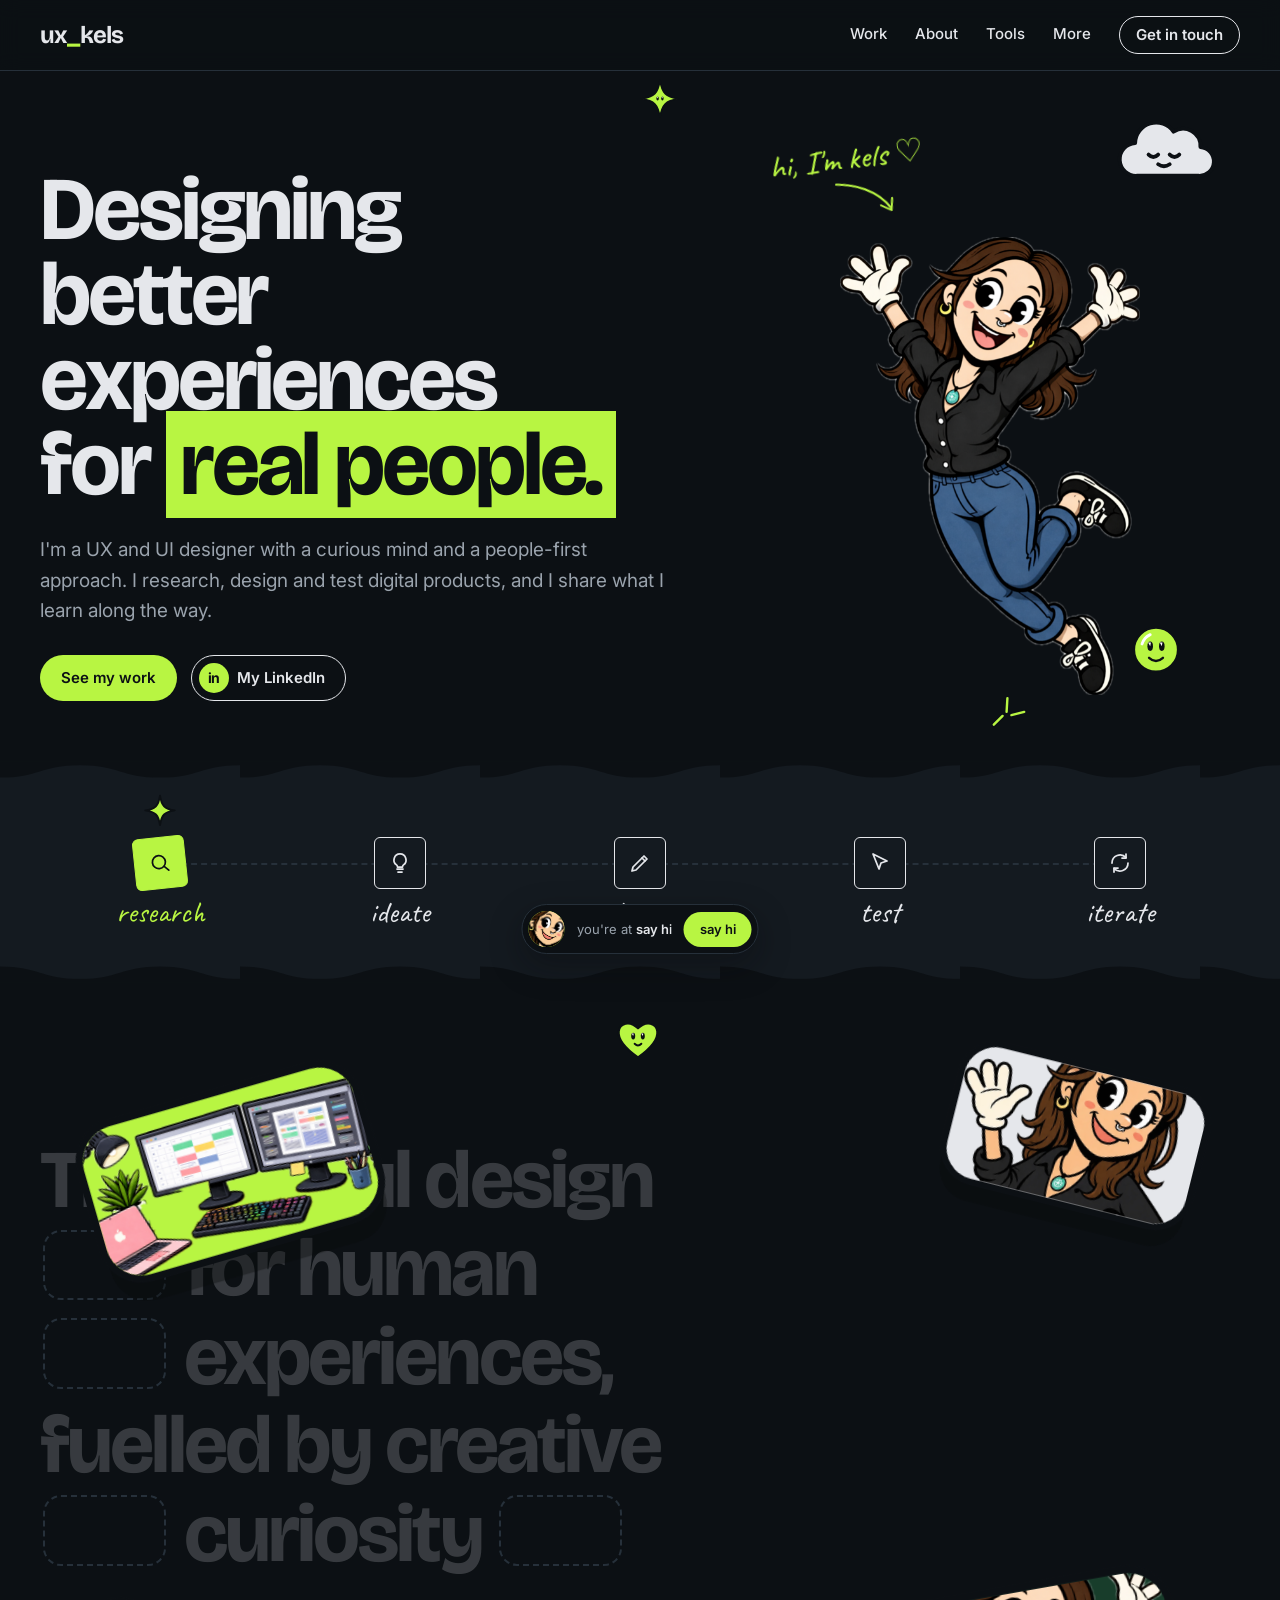
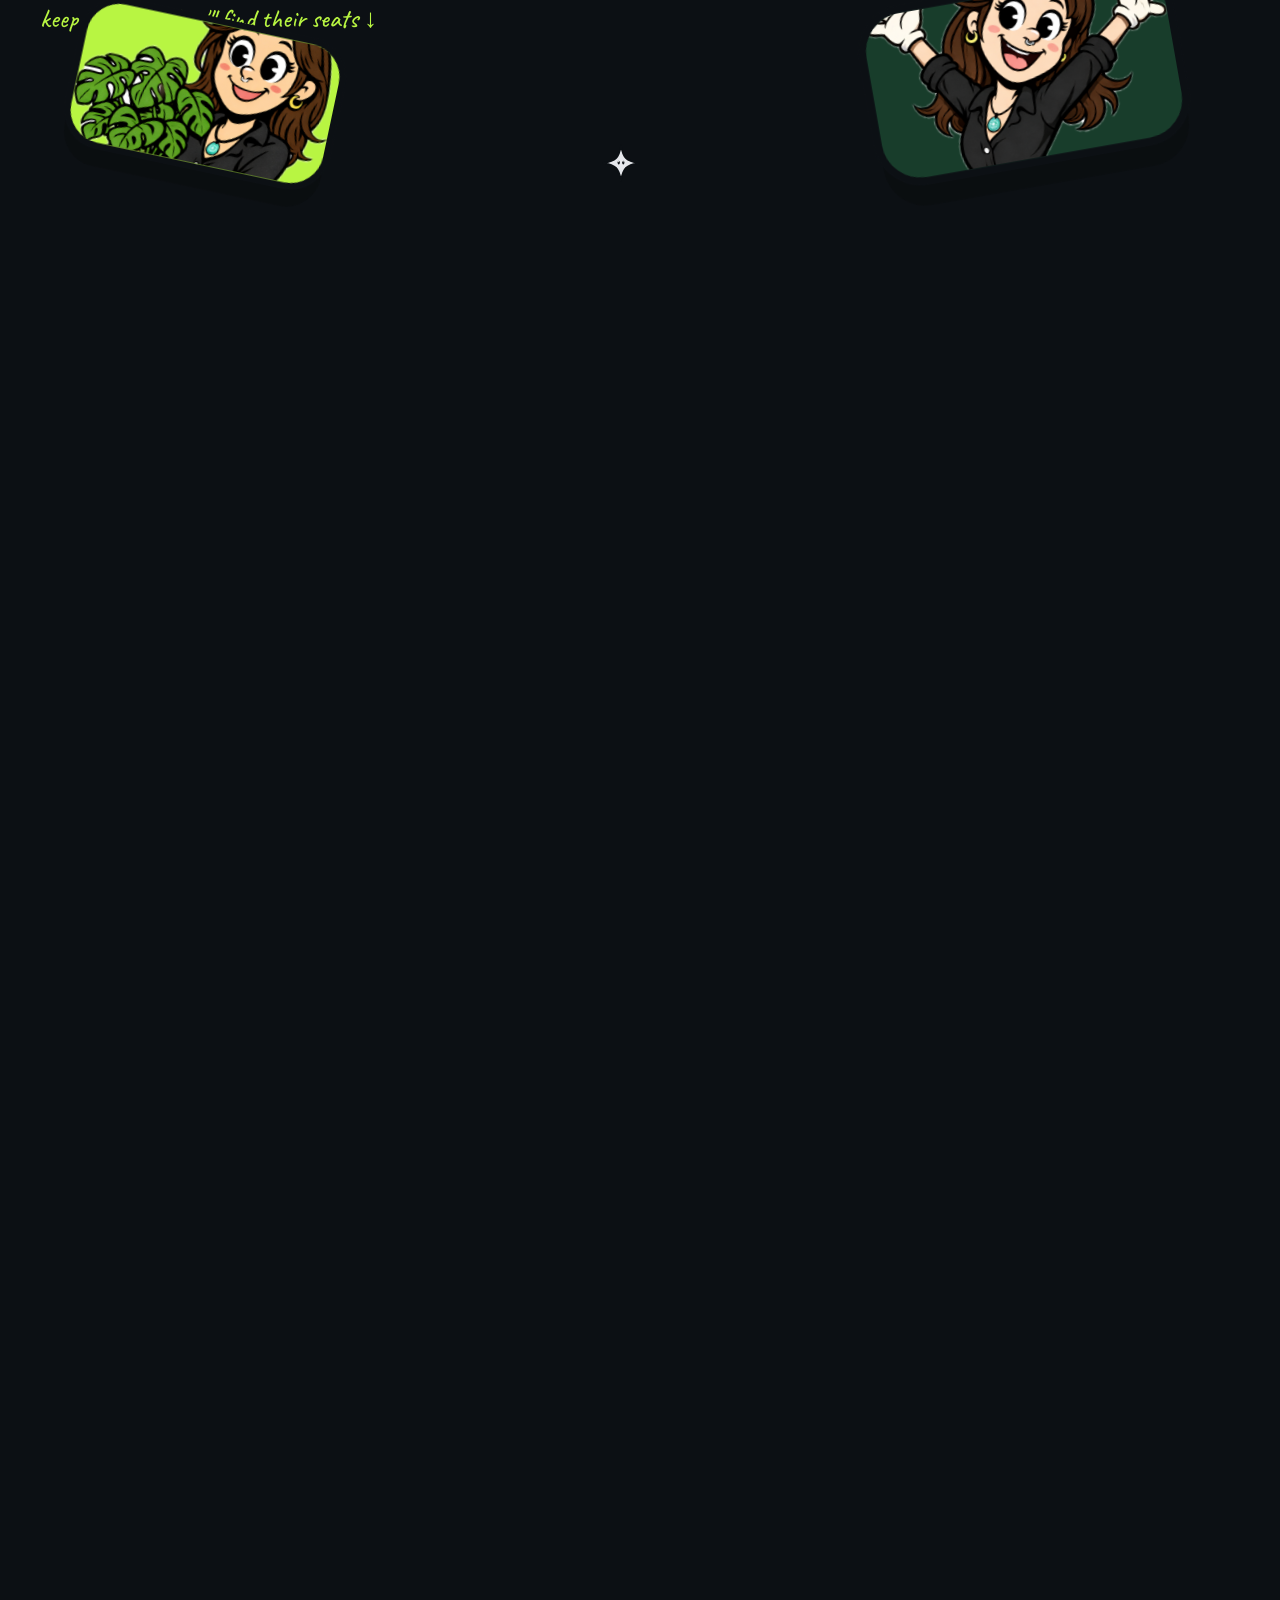
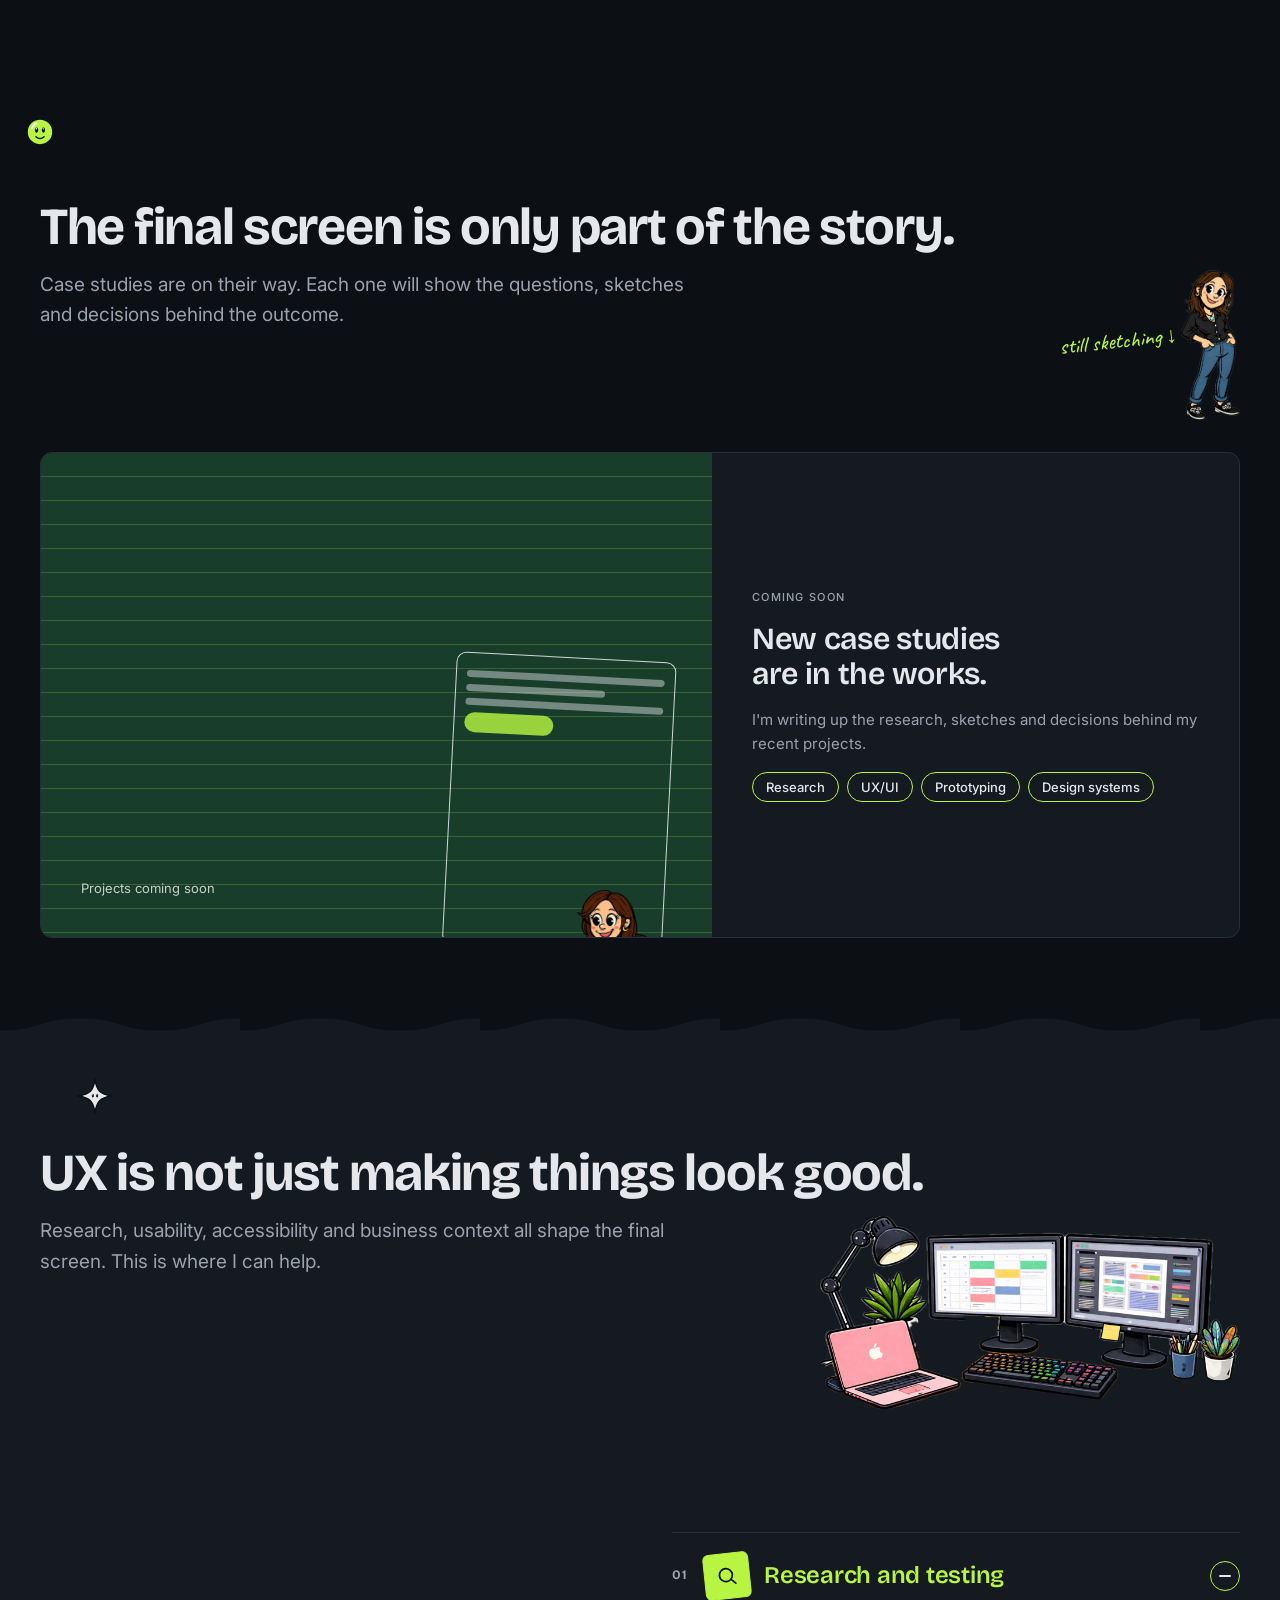
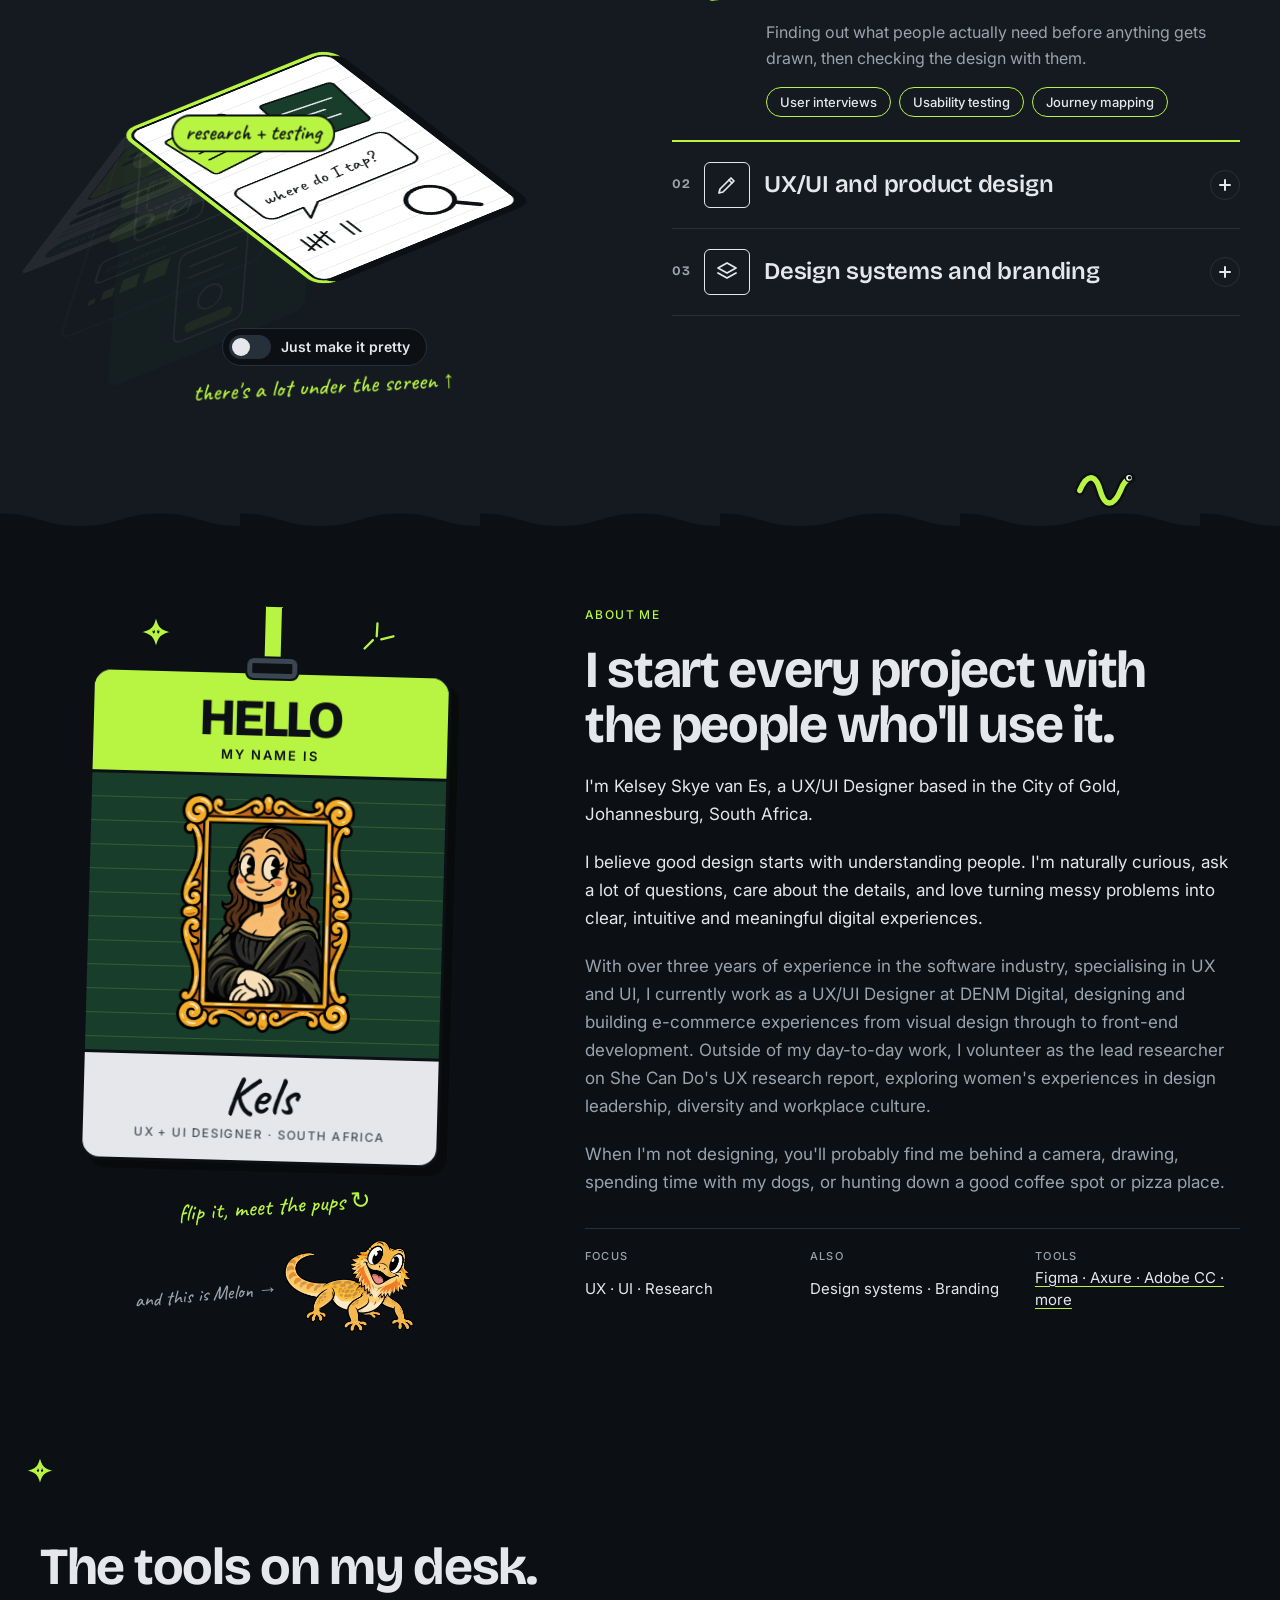
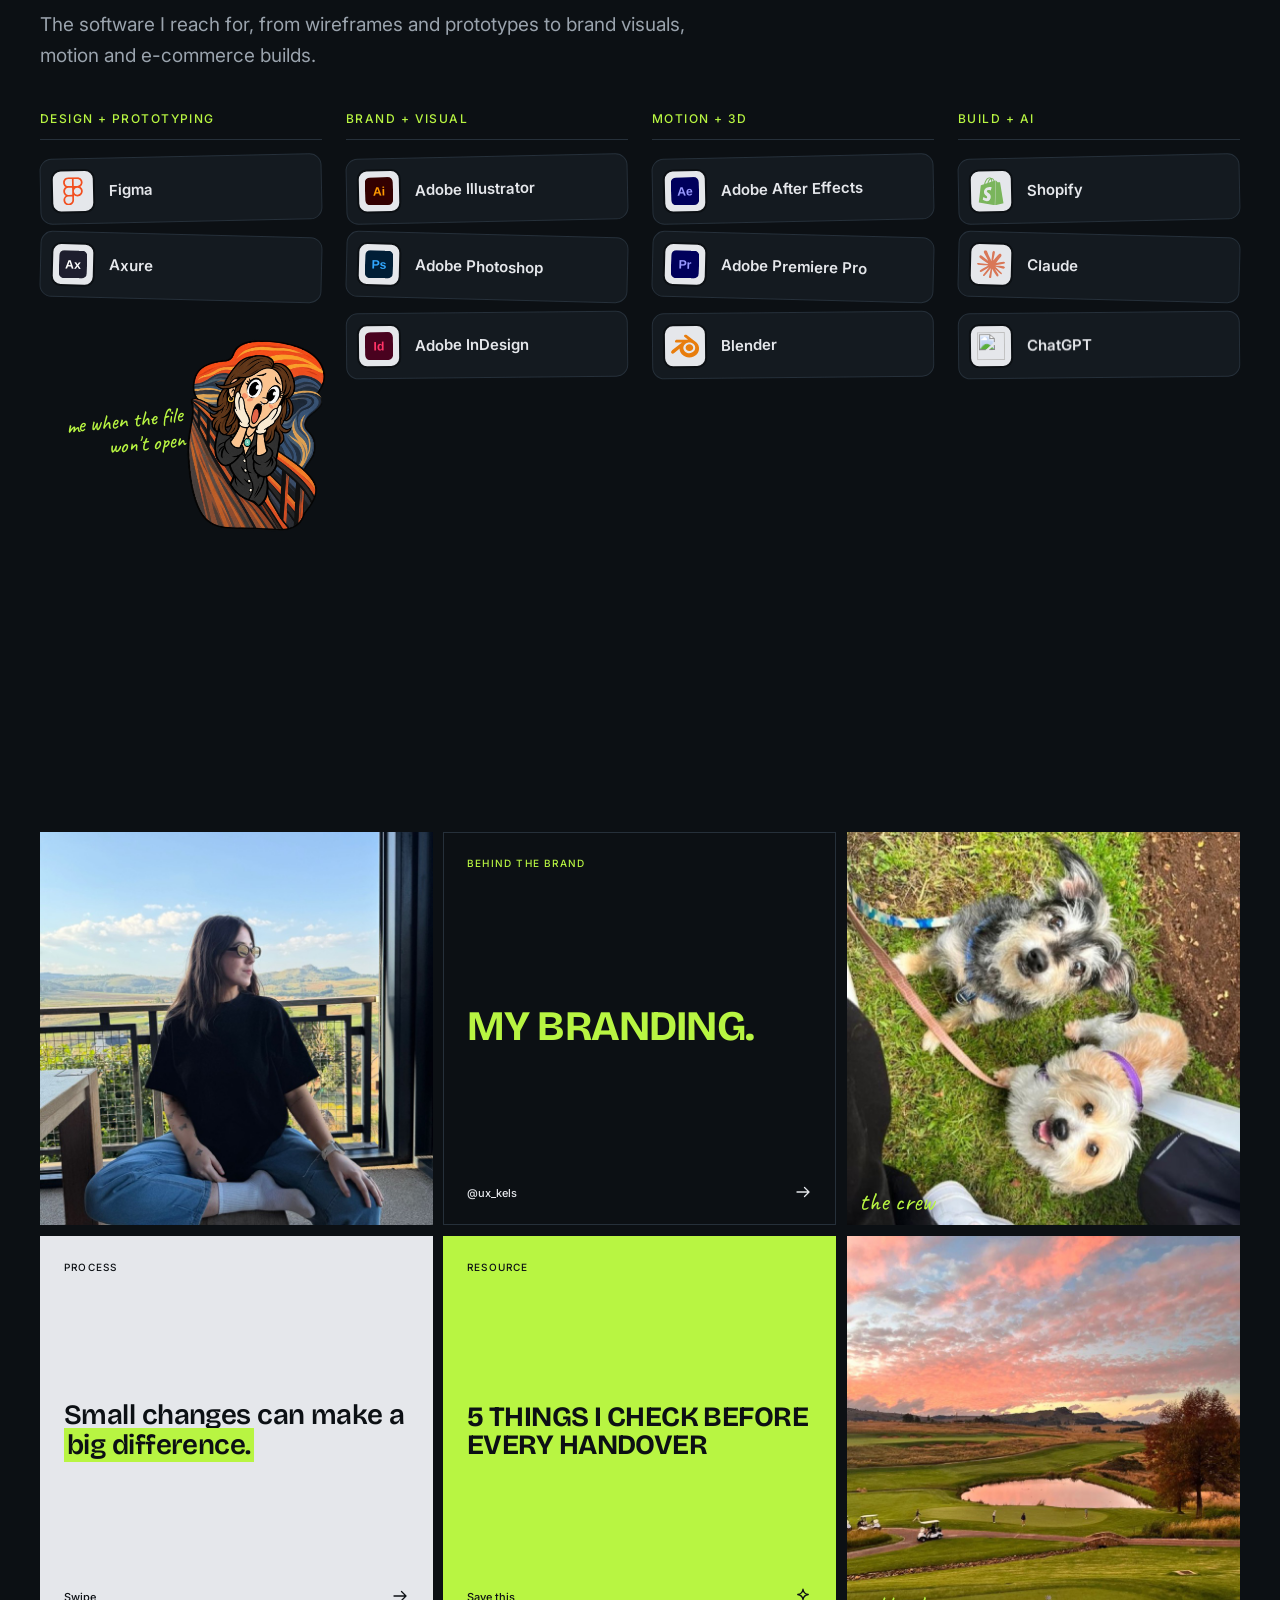
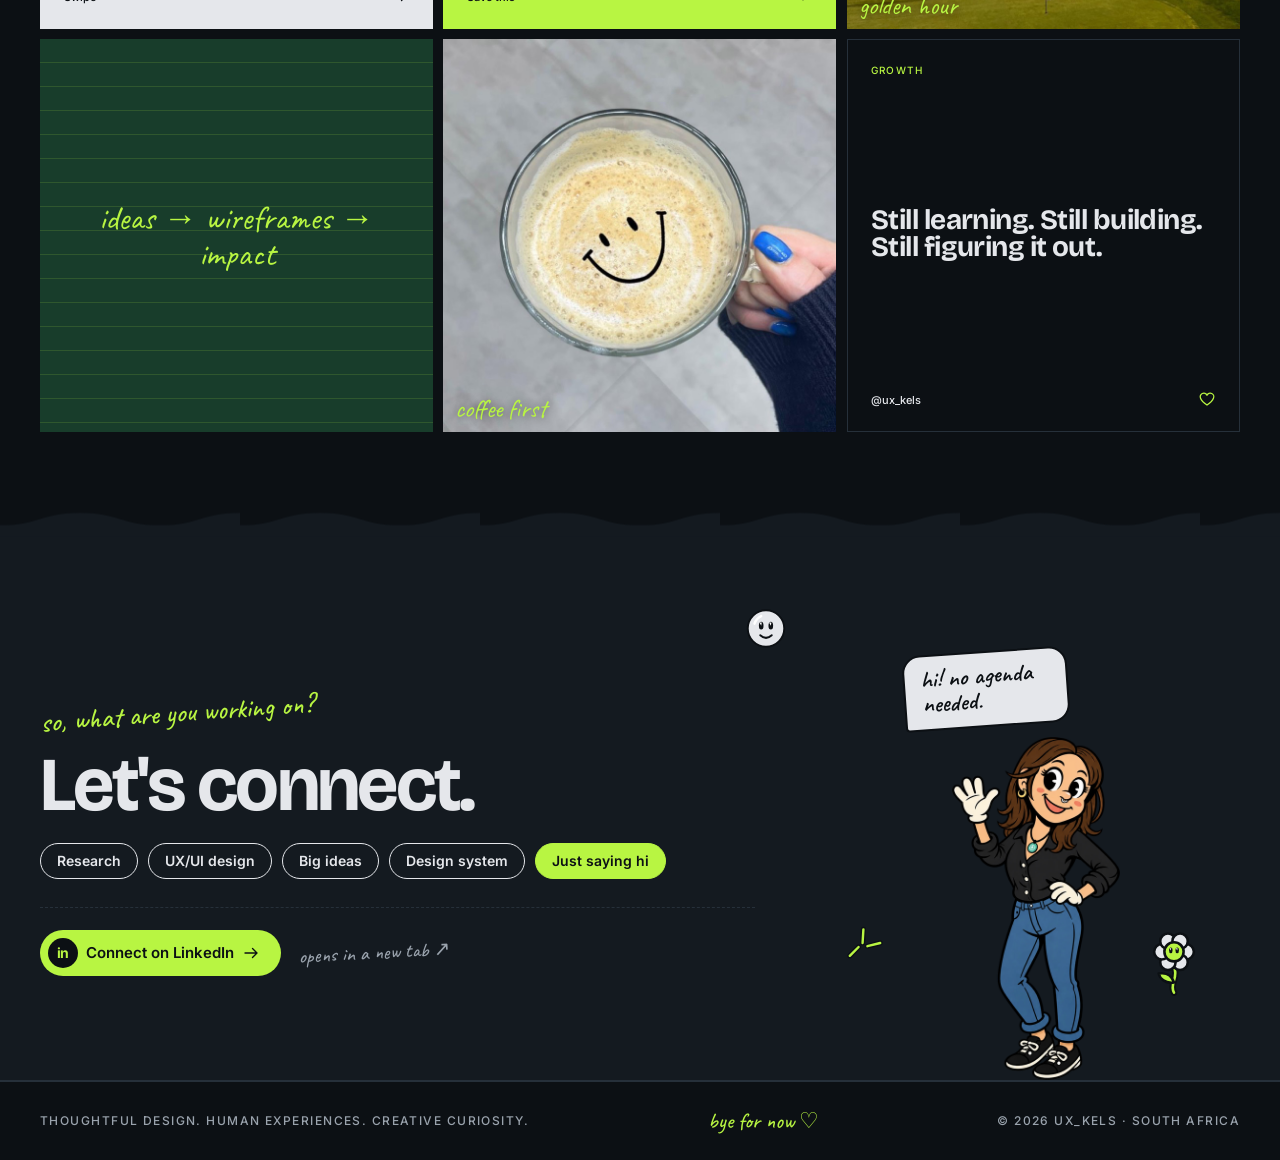
==== commit 5249388c: "Add files via upload" ====
--- a/ux_kels-site/index.html
+++ b/ux_kels-site/index.html
@@ -46,7 +46,7 @@
 
 <!-- Hero -->
 <section class="wrap hero">
-  <span class="rh" data-rh="star" style="--x:50%;--y:6px;--s:40px;--xs:82%" data-depth=".3"></span>
+  <span class="rh" data-rh="star" style="--x:50%;--y:6px;--s:40px;--xs:82%;--ys:96px" data-depth=".3"></span>
   <span class="rh rh--sm-hide" data-rh="cloud" style="--x:88%;--y:4%;--s:96px;--f:var(--off-white)" data-depth=".15"></span>
   <span class="rh" data-rh="ball" style="--x:89%;--y:76%;--s:58px" data-depth=".4"></span>
   <span class="rh rh--sm-hide" data-rh="spark" style="--x:78%;--y:86%;--s:40px" data-depth=".25"></span>
@@ -273,7 +273,7 @@
     </div>
     <div class="about__copy">
       <span class="label label--accent">About me</span>
-      <h2 class="h1" id="about-title">I'm Kels. I start every project with the people who'll use it.</h2>
+      <h2 class="h1" id="about-title">I start every project with the people who'll use it.</h2>
       <p>I'm Kelsey Skye van Es, a UX/UI Designer based in the City of Gold, Johannesburg, South Africa.</p>
       <p>I believe good design starts with understanding people. I'm naturally curious, ask a lot of questions, care about the details, and love turning messy problems into clear, intuitive and meaningful digital experiences.</p>
       <p class="muted">With over three years of experience in the software industry, specialising in UX and UI, I currently work as a UX/UI Designer at DENM Digital, designing and building e-commerce experiences from visual design through to front-end development. Outside of my day-to-day work, I volunteer as the lead researcher on She Can Do's UX research report, exploring women's experiences in design leadership, diversity and workplace culture.</p>
@@ -295,7 +295,6 @@
     <div>
       <p class="lead">The software I reach for, from wireframes and prototypes to brand visuals, motion and e-commerce builds.</p>
     </div>
-    <div class="peek tools__peek"><span class="hand" aria-hidden="true">me when the file won't open</span><img class="toon toon--portrait" src="img/toon-scream.png" width="508" height="720" alt="Cartoon of me as The Scream, hands on my cheeks, on a swirling orange and blue bridge."></div>
   </div>
   <div class="tools">
     <div class="tools__group">
@@ -304,6 +303,7 @@
         <li class="tool"><span class="tool__logo"><img src="img/logos/figma.svg" width="28" height="28" alt=""></span><span class="tool__name">Figma</span></li>
         <li class="tool"><span class="tool__logo"><img src="img/logos/axure.svg" width="28" height="28" alt=""></span><span class="tool__name">Axure</span></li>
       </ul>
+      <div class="peek tools__peek"><span class="hand" aria-hidden="true">me when the file won't open</span><img class="toon toon--portrait" src="img/toon-scream.png" width="508" height="720" alt="Cartoon of me as The Scream, hands on my cheeks, on a swirling orange and blue bridge."></div>
     </div>
     <div class="tools__group">
       <h3 class="label label--accent">Brand + visual</h3>
@@ -326,6 +326,7 @@
       <ul class="tools__list">
         <li class="tool"><span class="tool__logo"><img src="img/logos/shopify.svg" width="28" height="28" alt=""></span><span class="tool__name">Shopify</span></li>
         <li class="tool"><span class="tool__logo"><img src="img/logos/claude.svg" width="28" height="28" alt=""></span><span class="tool__name">Claude</span></li>
+        <li class="tool"><span class="tool__logo"><img src="img/logos/chatgpt.svg" width="28" height="28" alt=""></span><span class="tool__name">ChatGPT</span></li>
       </ul>
     </div>
   </div>
@@ -400,8 +401,8 @@
 <footer class="site-footer">
   <div class="wrap">
     <span>Thoughtful design. Human experiences. Creative curiosity.</span>
-    <span class="footer__bye"><img class="toon footer__toon" src="img/toon-stand.png" width="282" height="720" alt="Cartoon of me standing with my hands in my pockets."><span class="hand" aria-hidden="true">bye for now ♡</span></span>
-    <span>ux_kels · South Africa</span>
+    <span class="footer__bye"><span class="hand" aria-hidden="true">bye for now ♡</span></span>
+    <span>&copy; 2026 ux_kels · South Africa</span>
   </div>
 </footer>
 
--- a/ux_kels-site/styles.css
+++ b/ux_kels-site/styles.css
@@ -140,7 +140,7 @@
 .hero__note svg { width: 70px; height: 46px; margin: 2px 0 0 60px; stroke: currentColor; fill: none; stroke-width: 2; stroke-linecap: round; stroke-linejoin: round; }
 .hero__photo .hero__toon { position: relative; width: min(300px, 80%); height: auto; z-index: 2; transform-origin: 50% 100%; pointer-events: none; }
 .hero__caption { position: absolute; right: -22px; bottom: -54px; font-size: 13px; line-height: 18px; color: var(--ink-muted); }
-@media (max-width: 820px) {
+@media (max-width: 720px) {
   .hero { grid-template-columns: 1fr; }
   .hero__photo { width: min(340px, calc(100% - 28px)); justify-self: start; margin-top: 30px; }
   .hero__note { left: auto; right: -8px; }
@@ -250,7 +250,7 @@
 
 /* ---------- about ---------- */
 .about { display: grid; grid-template-columns: minmax(0, 5fr) minmax(0, 7fr); gap: clamp(40px, 6vw, 80px); align-items: start; }
-@media (max-width: 860px) { .about { grid-template-columns: 1fr; } }
+@media (max-width: 720px) { .about { grid-template-columns: 1fr; } }
 .about__copy { display: grid; gap: 20px; font-size: 17px; line-height: 28px; min-width: 0; }
 .about__copy p { max-width: 62ch; }
 .facts { margin: 12px 0 0; display: grid; grid-template-columns: repeat(auto-fit, minmax(160px, 1fr)); gap: 20px; border-top: 1px solid var(--line); padding-top: 20px; }
@@ -266,10 +266,12 @@
 /* ---------- off-screen grid (post tiles) ---------- */
 /* ---------- tools ---------- */
 /* stickers on the desk: each one sits a little crooked and straightens up when you point at it */
-.section-head .tools__peek .toon--portrait { height: 190px; margin-bottom: -14px; rotate: 3deg; }
-@media (max-width: 560px) { .section-head .tools__peek .toon--portrait { height: 150px; } }
+.tools__group .tools__peek { justify-content: flex-start; margin-top: var(--space-5); }
+.tools__group .tools__peek .hand { flex: 1 1 0; min-width: 0; max-width: 150px; text-align: right; line-height: 1.15; }
+.tools__group .tools__peek .toon--portrait { height: 190px; margin-bottom: 0; rotate: 3deg; }
+@media (max-width: 560px) { .tools__group .tools__peek .toon--portrait { height: 150px; } .tools__group .tools__peek .hand { max-width: 112px; } }
 .tools { display: grid; grid-template-columns: repeat(4, minmax(0, 1fr)); gap: var(--space-6) var(--space-5); }
-@media (max-width: 960px) { .tools { grid-template-columns: repeat(2, minmax(0, 1fr)); } }
+@media (max-width: 1100px) { .tools { grid-template-columns: repeat(2, minmax(0, 1fr)); } }
 @media (max-width: 520px) { .tools { grid-template-columns: 1fr; gap: var(--space-5); } }
 .tools__group { display: grid; align-content: start; gap: var(--space-4); }
 .tools__group .label { padding-bottom: var(--space-3); border-bottom: 1px solid var(--line); }
@@ -324,7 +326,7 @@
 
 /* ---------- contact ---------- */
 .contact { display: grid; grid-template-columns: minmax(0, 7fr) minmax(0, 4fr); gap: clamp(40px, 6vw, 80px); align-items: end; }
-@media (max-width: 860px) { .contact { grid-template-columns: 1fr; } }
+@media (max-width: 720px) { .contact { grid-template-columns: 1fr; } }
 .contact__text { display: grid; gap: 22px; min-width: 0; }
 .contact .display { font-size: clamp(40px, 6vw, 76px); max-width: 13ch; }
 .contact__links { display: flex; flex-wrap: wrap; align-items: center; gap: 12px 18px; margin-top: 6px; padding-top: 22px; border-top: 1px dashed var(--line); }
@@ -382,12 +384,12 @@
 .toon--desk { width: min(420px, 100%); justify-self: end; }
 .do-head { display: grid; grid-template-columns: minmax(0, 1fr) minmax(0, 420px); gap: var(--space-4) var(--space-6); align-items: end; margin-bottom: var(--space-6); }
 .do-head__text { display: grid; gap: var(--space-3); align-self: start; }
-@media (max-width: 820px) { .do-head { grid-template-columns: 1fr; } .toon--desk { justify-self: start; width: min(360px, 100%); } }
+@media (max-width: 720px) { .do-head { grid-template-columns: 1fr; } .toon--desk { justify-self: start; width: min(360px, 100%); } }
 .off-side { position: relative; display: flex; align-items: flex-end; gap: var(--space-4); max-width: 46ch; font-size: 15px; line-height: 24px; color: var(--ink-muted); }
 .toon--plant { width: 92px; flex: none; margin-bottom: -8px; }
 .toon--laptop { width: 140px; margin-bottom: -12px; }
 .toon--wave { width: min(260px, 60%); justify-self: center; align-self: end; margin-bottom: calc(-1 * clamp(64px, 9vw, 104px)); }
-@media (max-width: 860px) { .toon--wave { justify-self: start; width: 180px; } }
+@media (max-width: 720px) { .toon--wave { justify-self: start; width: 180px; } }
 .toon--wave:hover, .toon--wave { transform-origin: 50% 100%; }
 @media (prefers-reduced-motion: no-preference) {
   .hero__photo .hero__toon { animation: toon-pop .9s cubic-bezier(.3,1.5,.5,1) .5s both, toon-idle 2.8s ease-in-out 1.6s infinite; }
@@ -479,7 +481,7 @@
 .vibe__stage { position: relative; height: clamp(320px, 36vw, 440px); display: flex; flex-direction: column; justify-content: flex-end; align-items: center; gap: 10px; align-self: end; margin-bottom: calc(-1 * clamp(64px, 9vw, 104px)); }
 .vibe__toon { flex: 0 1 auto; min-height: 0; max-height: 78%; width: auto; max-width: 100%; object-fit: contain; object-position: 50% 100%; transform-origin: 50% 100%; }
 .vibe__bubble { position: relative; z-index: 1; align-self: center; translate: -30% 0; font: 600 24px/1.05 var(--font-hand); padding: 10px 16px 12px; max-width: 15ch; background: var(--off-white); color: var(--charcoal); border: 2px solid var(--charcoal); border-radius: 18px 18px 18px 4px; rotate: -4deg; }
-@media (max-width: 860px) { .vibe__stage { align-items: flex-start; height: 320px; } .vibe__bubble { align-self: flex-start; translate: 40px 0; } }
+@media (max-width: 720px) { .vibe__stage { align-items: flex-start; height: 320px; } .vibe__bubble { align-self: flex-start; translate: 40px 0; } }
 
 /* floating pill nav, appears once you've left the hero */
 .pill { position: fixed; z-index: 20; left: 50%; bottom: max(16px, env(safe-area-inset-bottom, 0px)); translate: -50% 140%; display: flex; align-items: center; gap: 12px; padding: 6px 6px 6px 6px; border-radius: var(--radius-pill); background: var(--charcoal); color: var(--off-white); border: 1px solid #26303a; box-shadow: 0 12px 32px rgba(8,10,11,.35); transition: translate .5s cubic-bezier(.3,1.4,.5,1); max-width: calc(100vw - 32px); }
@@ -611,7 +613,7 @@
   @keyframes melon-bob { 0%, 100% { translate: 0 0; rotate: 0deg; } 15%, 45%, 75% { translate: 0 -6px; rotate: -3deg; } 30%, 60%, 90% { translate: 0 0; rotate: 0deg; } }
 }
 .about__badge { perspective: 1400px; }
-@media (max-width: 860px) { .about__badge { justify-self: center; max-width: 300px; } }
+@media (max-width: 720px) { .about__badge { justify-self: center; max-width: 300px; } }
 
 
 /* off-screen tiles and case study figures lean toward the pointer too */
@@ -638,14 +640,14 @@
 
 @media (prefers-reduced-motion: no-preference) {
   .cs-cover__toon { animation: toon-idle 2.8s ease-in-out infinite; }
-  .footer__bye:hover .footer__toon:not(.is-poked), .chapter__toonhead:hover .peek .toon:not(.is-poked), .section-head:hover .peek .toon:not(.is-poked) { animation: toon-hop .7s ease-out; }
+  .footer__bye:hover .footer__toon:not(.is-poked), .chapter__toonhead:hover .peek .toon:not(.is-poked), .section-head:hover .peek .toon:not(.is-poked), .tools__peek:hover .toon:not(.is-poked) { animation: toon-hop .7s ease-out; }
   .about__toon { animation: wave-bob 3.2s ease-in-out infinite; }
   .process__face { animation: vibe-idle 2.4s ease-in-out infinite; }
 }
 
 /* ---------- what I do: the screen is only the top layer ---------- */
 .layers { display: grid; grid-template-columns: minmax(0, 1fr) minmax(0, 1fr); gap: clamp(32px, 5vw, 72px); align-items: center; }
-@media (max-width: 899.98px) { .layers { grid-template-columns: 1fr; } }
+@media (max-width: 720px) { .layers { grid-template-columns: 1fr; } }
 .layers__stage { display: grid; justify-items: center; gap: var(--space-5); min-width: 0; }
 .stack { --gap: 0px; position: relative; width: min(250px, 58vw); aspect-ratio: 3 / 4; margin: calc(var(--gap-max, 64px) * 2.5 - 10px) 0 -30px; transform-style: preserve-3d; transform: rotateX(56deg) rotateZ(-36deg); }
 .layer { position: absolute; inset: 0; border-radius: 16px; border: 3px solid var(--charcoal); box-shadow: 7px 7px 0 0 var(--charcoal); transform-style: preserve-3d; transform-origin: 50% 0; transform: translateZ(calc(var(--k) * var(--gap))); transition: transform .7s cubic-bezier(.3,1.25,.5,1), opacity .5s; cursor: pointer; }
